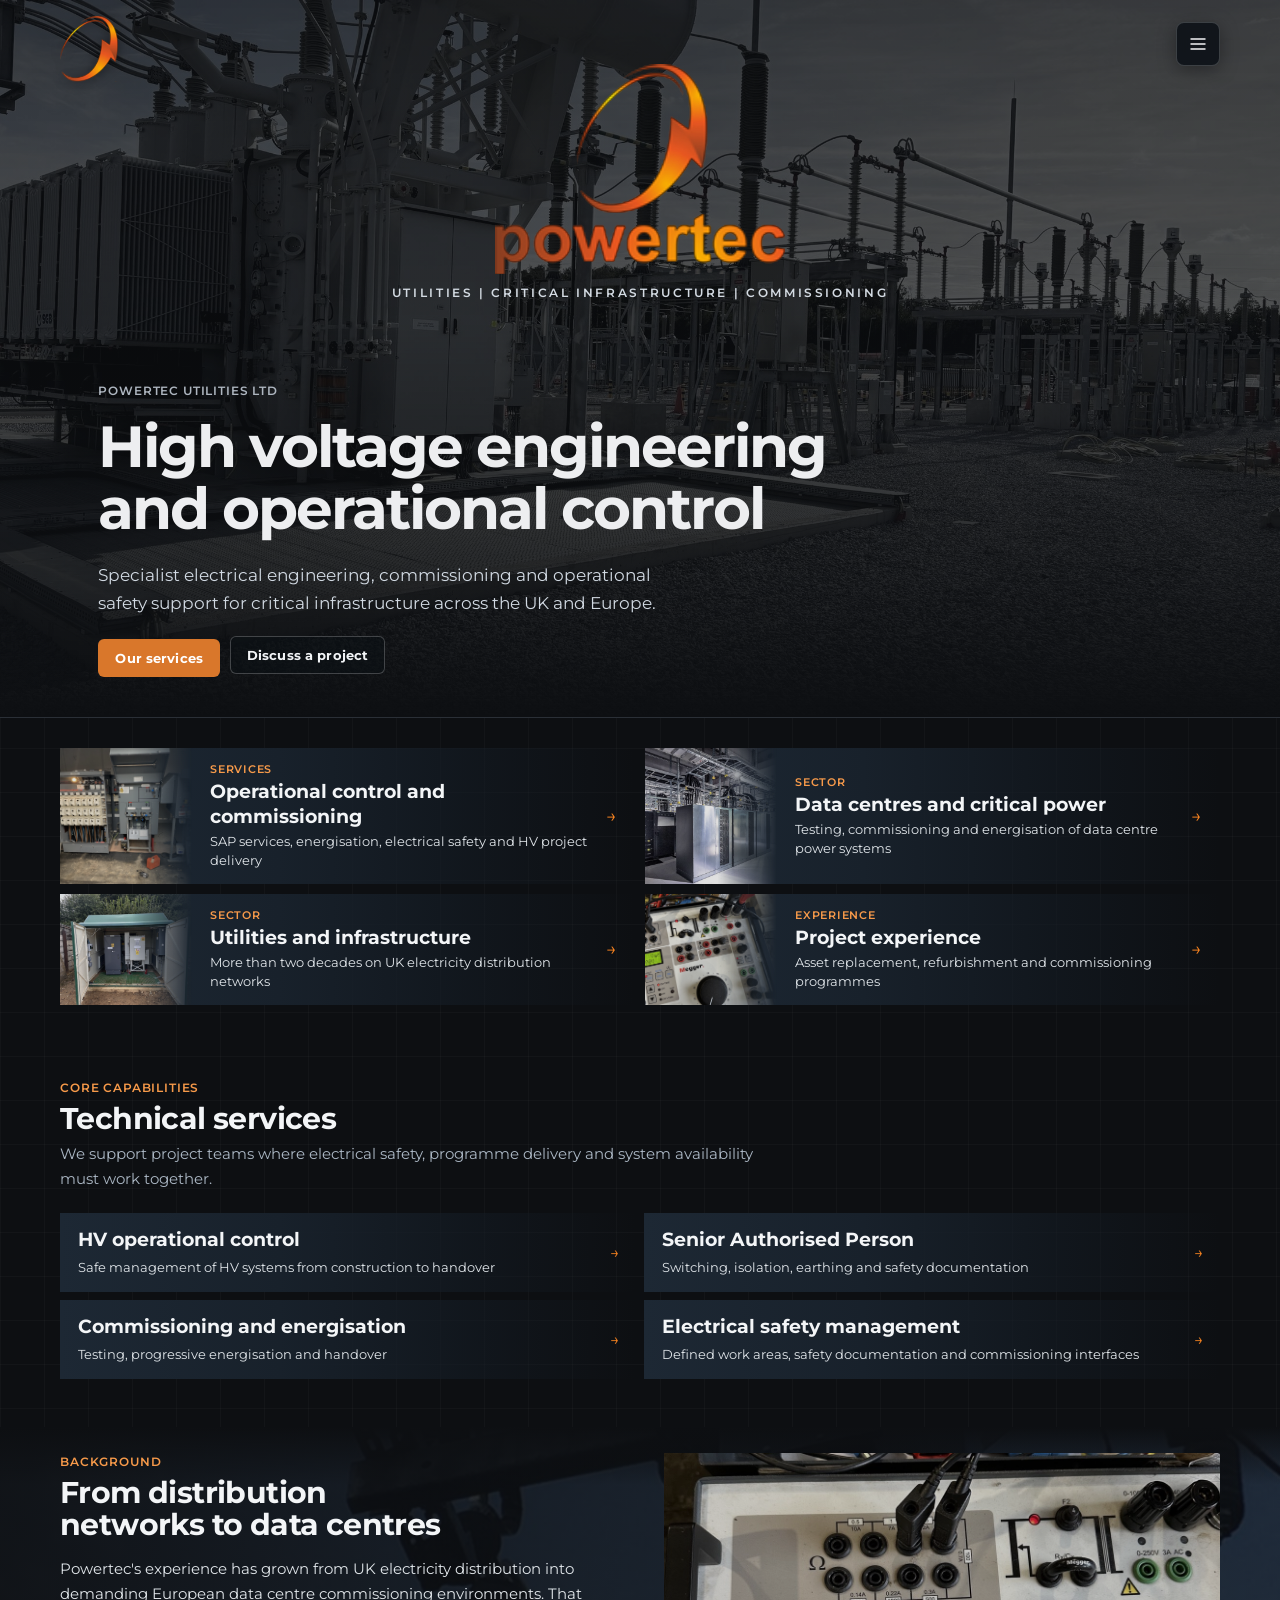
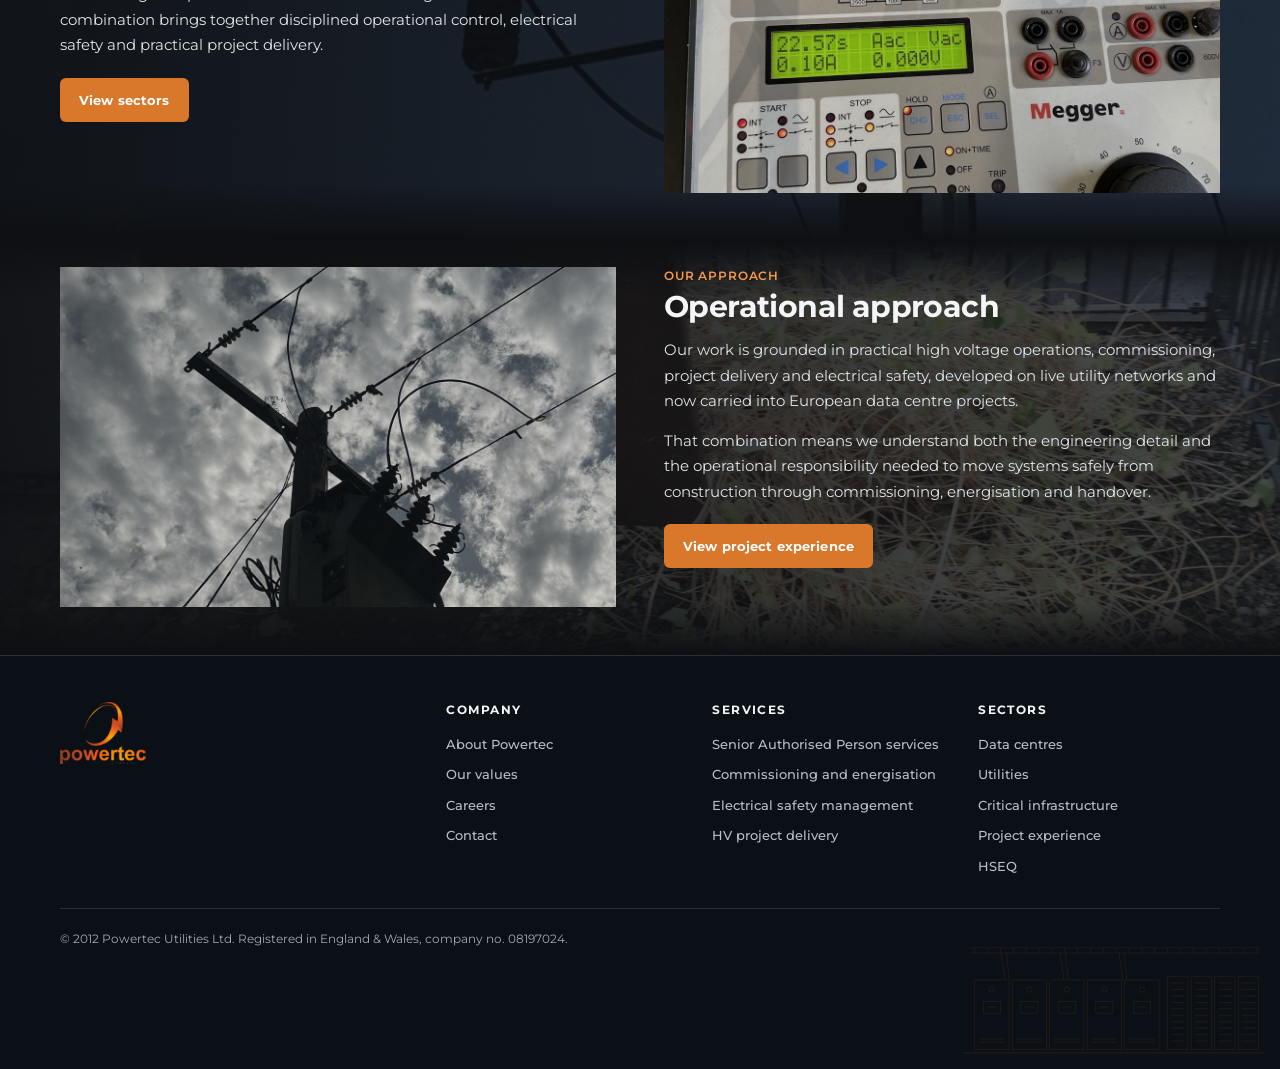
==== index.html @ 626e12c9 "Add files via upload" ====
<!DOCTYPE html>

<html lang="en-GB">
<head>
<meta charset="utf-8"/>
<meta content="width=device-width, initial-scale=1, viewport-fit=cover" name="viewport"/>
<title>Powertec Utilities Ltd | High Voltage, Critical Power and Operational Control</title>
<meta content="Specialist high voltage engineering, SAP, commissioning and electrical safety support for critical infrastructure." name="description"/>
<meta content="#0D0F12" name="theme-color"/>
<link href="favicon.png" rel="icon" type="image/png"/>
<link href="https://fonts.googleapis.com" rel="preconnect"/>
<link crossorigin="" href="https://fonts.gstatic.com" rel="preconnect"/>
<link href="https://fonts.googleapis.com/css2?family=Montserrat:wght@400;500;600;700;800&amp;family=JetBrains+Mono:wght@500;700&amp;display=swap" rel="stylesheet"/>
<link href="styles.css?v=3" rel="stylesheet"/>
</head>
<body class="biz" data-page="biz-index">
<header class="site-head"><div class="wrap">
<a aria-label="Powertec home page" class="site-mark" href="index.html"><img alt="Powertec" src="mark.png"/></a>
<button aria-controls="menu" aria-expanded="false" aria-label="Open menu" class="menu-btn" id="openMenu"><svg fill="none" stroke="currentColor" stroke-width="2" viewbox="0 0 24 24"><path d="M3 6h18M3 12h18M3 18h18"></path></svg></button>
</div></header>
<div aria-label="Menu" class="menu" hidden="" id="menu" role="dialog">
<div class="top"><a aria-label="Powertec home page" class="site-mark" href="index.html"><img alt="Powertec" src="mark.png"/></a><button aria-label="Close menu" class="menu-btn" id="closeMenu"><svg fill="none" stroke="currentColor" stroke-width="2" viewbox="0 0 24 24"><path d="M5 5l14 14M19 5L5 19"></path></svg></button></div>
<nav aria-label="Main navigation"><a aria-current="page" class="menu-primary" href="index.html">Home</a><details class="menu-group"><summary>About<span aria-hidden="true" class="menu-chevron">⌄</span></summary><div class="menu-subitems"><a class="menu-sub-link" href="about.html">About Powertec</a><a class="menu-sub-link" href="about.html#values">Our values</a></div></details><details class="menu-group"><summary>Services<span aria-hidden="true" class="menu-chevron">⌄</span></summary><div class="menu-subitems"><a class="menu-sub-link" href="services.html">All services</a><a class="menu-sub-link" href="services.html#sap">Senior Authorised Person services</a><a class="menu-sub-link" href="services.html#commissioning">Commissioning and energisation</a><a class="menu-sub-link" href="services.html#safety">Electrical safety management</a><a class="menu-sub-link" href="services.html#projects">HV project delivery</a></div></details><details class="menu-group"><summary>Sectors<span aria-hidden="true" class="menu-chevron">⌄</span></summary><div class="menu-subitems"><a class="menu-sub-link" href="sectors.html">Sector overview</a><a class="menu-sub-link" href="data-centres.html">Data centres and critical infrastructure</a><a class="menu-sub-link" href="utilities.html">Utilities and infrastructure</a></div></details><a class="menu-primary" href="projects.html">Project experience</a><a class="menu-primary" href="hseq.html">HSEQ</a><a class="menu-primary" href="careers.html">Careers</a><a class="menu-primary" href="contact.html">Contact</a></nav>
<p class="note">Powertec Utilities Ltd</p>
</div>
<section class="hero home" style="--photo:url('powertec-entry-background.jpg')"><div class="wrap">
<div aria-label="Powertec Utilities, Critical Infrastructure and Training" class="home-brand-intro">
<img alt="Powertec" class="home-brand-logo" src="logo-stack.png"/>
<div class="home-brand-services">UTILITIES  |  CRITICAL INFRASTRUCTURE  |  COMMISSIONING</div>
</div>
<div class="home-system-title">
<div class="kicker">Powertec Utilities Ltd</div>
<h1 class="mega">High voltage engineering<br/>and operational control</h1>
<p class="lead">Specialist electrical engineering, commissioning and operational safety support for critical infrastructure across the UK and Europe.</p>
<div class="cta biz-cta"><a class="btn primary" href="services.html">Our services</a><a class="btn ghost" href="contact.html">Discuss a project</a></div>
</div>
</div></section>
<main><section class="block"><div class="wrap"><div class="launch-grid">
<a class="launch" href="services.html"><span aria-hidden="true" class="launch-img" style="background-image:url('switchgear-01.jpg')"></span><span class="launch-copy"><span class="launch-tag">Services</span><strong>Operational control and commissioning</strong><span class="launch-desc">SAP services, energisation, electrical safety and HV project delivery</span></span><span aria-hidden="true" class="launch-arrow">→</span></a>
<a class="launch" href="data-centres.html"><span aria-hidden="true" class="launch-img" style="background-image:url('dc-hall.jpg')"></span><span class="launch-copy"><span class="launch-tag">Sector</span><strong>Data centres and critical power</strong><span class="launch-desc">Testing, commissioning and energisation of data centre power systems</span></span><span aria-hidden="true" class="launch-arrow">→</span></a>
<a class="launch" href="utilities.html"><span aria-hidden="true" class="launch-img" style="background-image:url('substation-01.jpg')"></span><span class="launch-copy"><span class="launch-tag">Sector</span><strong>Utilities and infrastructure</strong><span class="launch-desc">More than two decades on UK electricity distribution networks</span></span><span aria-hidden="true" class="launch-arrow">→</span></a>
<a class="launch" href="projects.html"><span aria-hidden="true" class="launch-img" style="background-image:url('testing-04.jpg')"></span><span class="launch-copy"><span class="launch-tag">Experience</span><strong>Project experience</strong><span class="launch-desc">Asset replacement, refurbishment and commissioning programmes</span></span><span aria-hidden="true" class="launch-arrow">→</span></a>
</div></div></section><section class="block"><div class="wrap"><div class="registers-intro"><div><div class="eyebrow">Core capabilities</div><h2>Technical services</h2><p>We support project teams where electrical safety, programme delivery and system availability must work together.</p></div></div><div class="dashboard-links registers-grid"><a href="services.html"><strong>HV operational control</strong><span>Safe management of HV systems from construction to handover</span><i>→</i></a><a href="services.html#sap"><strong>Senior Authorised Person</strong><span>Switching, isolation, earthing and safety documentation</span><i>→</i></a><a href="services.html#commissioning"><strong>Commissioning and energisation</strong><span>Testing, progressive energisation and handover</span><i>→</i></a><a href="services.html#safety"><strong>Electrical safety management</strong><span>Defined work areas, safety documentation and commissioning interfaces</span><i>→</i></a></div></div></section><section class="block bgfade-sec" data-bg="dno-n13.jpg,dno-p13.jpg,dno-p01.jpg,dno-n11.jpg,dno-p11.jpg"><div class="wrap"><div class="biz-split">
<div><div class="registers-intro"><div><div class="eyebrow">Background</div><h2>From distribution networks to data centres</h2></div></div>
<div class="prose"><p>Powertec's experience has grown from UK electricity distribution into demanding European data centre commissioning environments. That combination brings together disciplined operational control, electrical safety and practical project delivery.</p></div>
<a class="btn primary" href="sectors.html">View sectors</a></div>
<figure class="photo-band biz-photo"><img alt="Relay test set connected for secondary injection testing" loading="lazy" src="testing-05.jpg"/></figure></div></div></section><section class="block bgfade-sec" data-bg="dno-m01.jpg,dno-n12.jpg,dno-m11.jpg,dno-p16.jpg,dno-p09.jpg"><div class="wrap"><div class="biz-split rev">
<figure class="photo-band biz-photo"><img alt="Overhead line works" loading="lazy" src="overhead-01.jpg"/></figure>
<div><div class="registers-intro"><div><div class="eyebrow">Our approach</div><h2>Operational approach</h2></div></div>
<div class="prose"><p>Our work is grounded in practical high voltage operations, commissioning, project delivery and electrical safety, developed on live utility networks and now carried into European data centre projects.</p>
<p>That combination means we understand both the engineering detail and the operational responsibility needed to move systems safely from construction through commissioning, energisation and handover.</p></div>
<a class="btn primary" href="projects.html">View project experience</a></div></div></div></section></main>
<footer class="site-foot"><div class="wrap">
<a aria-label="Powertec home page" class="foot-brand" href="index.html"><img alt="Powertec" src="logo-stack.png"/></a>
<div class="foot-links">
<div class="foot-col"><h3>Company</h3><a href="about.html">About Powertec</a><a href="about.html#values">Our values</a><a href="careers.html">Careers</a><a href="contact.html">Contact</a></div>
<div class="foot-col"><h3>Services</h3><a href="services.html#sap">Senior Authorised Person services</a><a href="services.html#commissioning">Commissioning and energisation</a><a href="services.html#safety">Electrical safety management</a><a href="services.html#projects">HV project delivery</a></div>
<div class="foot-col"><h3>Sectors</h3><a href="data-centres.html">Data centres</a><a href="utilities.html">Utilities</a><a href="sectors.html">Critical infrastructure</a><a href="projects.html">Project experience</a><a href="hseq.html">HSEQ</a></div>
</div>
<p class="foot-legal">© 2012 Powertec Utilities Ltd. Registered in England &amp; Wales, company no. 08197024.</p>
</div></footer>
<script src="site.js?v=3"></script>
</body>
</html>
---- styles.css ----
/* Powertec Isolation Control — shared styles
   Matches the Powertec Utilities site: dark charcoal-navy ground, photo backdrops that phase in, logo phase-in on the front page, copper-orange accent,
   bold uppercase headings, square menu button, bordered cards, uppercase footer nav. */
:root{
  --bg:#0B1016; --bg2:#10161E; --card:#141B24; --card2:#18212B; --line:#28313C; --line2:#3A4552;
  --text:#F3F5F7; --muted:#AEB6C0; --dim:#7D8792;
  --orange:#F58220; --orange2:#E07024; --orange-ink:#F79A4A; --orange-soft:rgba(245,130,32,.12);
  --good:#5FC98B; --good-soft:rgba(95,201,139,.12);
  --warn:#F2C14E; --warn-soft:rgba(242,193,78,.12);
  --crit:#FF7A70; --crit-soft:rgba(255,122,112,.12);
  --idle:#9AA3AD; --idle-soft:rgba(154,163,173,.12);
  --head:"Montserrat","Helvetica Neue",Helvetica,Arial,sans-serif;
  --body:"Montserrat","Helvetica Neue",Helvetica,Arial,sans-serif;
  --mono:ui-monospace,"SFMono-Regular",Menlo,Consolas,monospace;
  color-scheme:dark;
}
*{box-sizing:border-box}
html{-webkit-text-size-adjust:100%}
body{margin:0;background:var(--bg);color:var(--text);font-family:var(--body);font-size:16px;line-height:1.6}
img{max-width:100%;display:block}
a{color:inherit}
:focus-visible{outline:2px solid var(--orange);outline-offset:3px}
.wrap{max-width:1200px;margin:0 auto;padding-left:max(20px,env(safe-area-inset-left,0px));padding-right:max(20px,env(safe-area-inset-right,0px))}
h1,h2,h3{font-family:var(--head);font-weight:700;text-transform:uppercase;letter-spacing:.01em;line-height:1.08;margin:0;text-wrap:balance}
h1{font-size:clamp(34px,6vw,64px)}
h2{font-size:clamp(26px,3.6vw,38px)}
h3{font-size:19px;line-height:1.25}
p{margin:0}
.eyebrow{font-size:15px;font-weight:700;letter-spacing:.06em;text-transform:uppercase;color:var(--orange)}
.sub{font-size:clamp(19px,2.2vw,24px);font-weight:700;line-height:1.35;margin-top:22px;max-width:30ch}
.lead{color:var(--muted);max-width:60ch;margin-top:14px;font-size:17px}
.mono{font-family:var(--mono);font-size:14px;font-variant-numeric:tabular-nums}

/* header */
.site-head{position:absolute;top:0;left:0;right:0;z-index:20;padding-top:env(safe-area-inset-top,0px)}
.site-head .wrap{display:flex;justify-content:space-between;align-items:center;padding-block:22px}
.site-head .mark{width:64px;height:auto}
.menu-btn{width:56px;height:56px;display:grid;place-items:center;background:rgba(11,16,22,.82);border:1.5px solid var(--line2);cursor:pointer;color:var(--orange)}
.menu-btn:hover{border-color:var(--orange)}
.menu-btn svg{width:22px;height:22px}

/* full-screen menu */
.menu{position:fixed;inset:0;z-index:50;background:rgba(8,12,17,.97);display:flex;flex-direction:column;padding:calc(22px + env(safe-area-inset-top,0px)) max(20px,env(safe-area-inset-right,0px)) calc(28px + env(safe-area-inset-bottom,0px)) max(20px,env(safe-area-inset-left,0px));overflow-y:auto}
.menu[hidden]{display:none}
.menu .top{display:flex;justify-content:space-between;align-items:center;max-width:1200px;width:100%;margin:0 auto}
.menu .top img{width:64px}
.menu nav{max-width:1200px;width:100%;margin:40px auto 0;display:flex;flex-direction:column}
.menu nav a{display:flex;justify-content:space-between;align-items:baseline;gap:16px;text-decoration:none;font:700 clamp(22px,4vw,34px)/1.2 var(--head);text-transform:uppercase;padding:16px 0;border-bottom:1px solid var(--line)}
.menu nav a small{font:600 13px var(--mono);color:var(--dim);letter-spacing:.06em}
.menu nav a:hover,.menu nav a[aria-current="page"]{color:var(--orange)}
.menu .note{max-width:1200px;width:100%;margin:28px auto 0;color:var(--dim);font-size:14px}

/* hero */
.hero{position:relative;overflow:hidden;padding-top:calc(140px + env(safe-area-inset-top,0px));padding-bottom:72px;
  background:
    radial-gradient(120% 70% at 110% 20%,rgba(245,130,32,.16),transparent 55%),
    radial-gradient(60% 50% at -10% 100%,rgba(245,130,32,.08),transparent 60%),
    repeating-linear-gradient(90deg,rgba(255,255,255,.025) 0 2px,transparent 2px 46px),
    linear-gradient(180deg,#0E141B 0%,#0B1016 100%)}
.hero::after{content:"";position:absolute;right:-180px;top:40px;width:620px;height:620px;border-radius:50%;border:2px solid rgba(245,130,32,.18);border-left-color:transparent;border-bottom-color:transparent;transform:rotate(-20deg);pointer-events:none}
.hero .wrap{position:relative;z-index:1}
.hero.home{padding-top:calc(120px + env(safe-area-inset-top,0px));min-height:auto}
.hero .biglogo{width:min(300px,62vw);margin-bottom:40px}
.cta{display:flex;flex-direction:column;gap:16px;margin-top:34px;max-width:360px}
.btn{display:flex;align-items:center;justify-content:center;gap:14px;text-decoration:none;font:700 15px var(--head);letter-spacing:.05em;text-transform:uppercase;padding:16px 22px;border:1.5px solid transparent;cursor:pointer}
.btn.primary{background:linear-gradient(180deg,#F08A35,#D0681F);color:#fff}
.btn.primary:hover{background:linear-gradient(180deg,#F79745,#DC7428)}
.btn.ghost{border-color:var(--line2);color:var(--text);background:rgba(11,16,22,.5)}
.btn.ghost:hover{border-color:var(--orange)}
.btn svg{width:20px;height:20px;flex:none}
.chev{display:block;width:28px;margin:42px auto 0;color:var(--muted)}
.crumbs{display:flex;flex-wrap:wrap;gap:8px;font-size:13px;font-weight:700;letter-spacing:.06em;text-transform:uppercase;color:var(--dim);margin-bottom:18px}
.crumbs a{text-decoration:none;color:var(--muted)}
.crumbs a:hover{color:var(--orange)}

/* sections + cards */
section.block{padding-block:72px;border-top:1px solid var(--line)}
section.block.alt{background:var(--bg2)}
.block-head{margin-bottom:36px}
.block-head h2{margin-top:10px}
.cards{display:grid;grid-template-columns:repeat(2,minmax(0,1fr));gap:20px}
.card{background:var(--card);border:1px solid var(--line);padding:30px;display:grid;grid-template-columns:auto minmax(0,1fr);gap:24px;text-decoration:none;transition:border-color .2s}
a.card:hover{border-color:var(--orange)}
.card .ico{width:64px;height:64px;color:var(--orange)}
.card h3{margin-bottom:12px}
.card p{color:var(--muted);font-size:15px}
.card .more{display:inline-flex;align-items:center;gap:12px;margin-top:18px;color:var(--orange);font:700 14px var(--head);letter-spacing:.06em;text-transform:uppercase}
.card .more svg{width:20px}
.card .n{font:600 13px var(--mono);color:var(--dim);margin-top:6px}
.trio{display:grid;grid-template-columns:repeat(4,minmax(0,1fr));gap:20px}
.trio div{text-align:center}
.trio svg{width:56px;height:56px;color:var(--orange);margin:0 auto 14px}
.trio b{display:block;font:700 14px var(--head);letter-spacing:.06em;text-transform:uppercase}
.trio p{color:var(--muted);font-size:14px;margin-top:6px}
.stats{display:grid;grid-template-columns:repeat(3,minmax(0,1fr));gap:0;border:1px solid var(--line);margin-top:44px;background:rgba(20,27,36,.6)}
.stats div{padding:20px 22px;border-right:1px solid var(--line);border-bottom:1px solid var(--line)}
.stats div:nth-child(3n){border-right:0}
.stats div:nth-last-child(-n+3){border-bottom:0}
.stats b{display:block;font:700 34px var(--head);font-variant-numeric:tabular-nums;color:var(--text)}
.stats b.hot{color:var(--orange)}
.stats span{font-size:13px;font-weight:700;letter-spacing:.05em;text-transform:uppercase;color:var(--muted)}
.example{display:inline-block;margin-top:18px;font-size:12px;font-weight:700;letter-spacing:.08em;text-transform:uppercase;color:var(--warn);border:1px solid rgba(242,193,78,.4);padding:5px 10px}

/* trackers */
.toolbar{display:flex;flex-wrap:wrap;gap:12px;align-items:center;margin-bottom:16px}
.search{flex:1 1 260px;min-width:0;display:flex;align-items:center;gap:10px;background:var(--card);border:1px solid var(--line2);padding:12px 14px}
.search:focus-within{border-color:var(--orange)}
.search svg{width:18px;color:var(--dim);flex:none}
.search input{flex:1;min-width:0;background:transparent;border:0;outline:0;color:var(--text);font:500 15px var(--body)}
.search input::placeholder{color:var(--dim)}
.filters{display:flex;flex-wrap:wrap;gap:8px}
.filters button{background:transparent;color:var(--muted);border:1px solid var(--line2);padding:9px 14px;font:700 12px var(--head);letter-spacing:.06em;text-transform:uppercase;cursor:pointer}
.filters button[aria-pressed="true"]{background:var(--orange);border-color:var(--orange);color:#fff}
.count{color:var(--dim);font-size:13px;font-weight:700;letter-spacing:.05em;text-transform:uppercase;margin-bottom:10px}
.tablebox{border:1px solid var(--line);overflow-x:auto;background:var(--card)}
table{width:100%;border-collapse:collapse;font-size:15px}
th{text-align:left;font:700 12px var(--head);letter-spacing:.08em;text-transform:uppercase;color:var(--orange);background:var(--card2);padding:14px 16px;white-space:nowrap;border-bottom:1px solid var(--line)}
td{padding:14px 16px;border-top:1px solid var(--line);vertical-align:top;color:var(--muted)}
td:first-child a{color:var(--text);font-weight:700;text-decoration:none}
tbody tr{cursor:pointer}
tbody tr:hover td{background:rgba(245,130,32,.06)}
td.go{text-align:right;white-space:nowrap}
td.go span{color:var(--orange);font:700 13px var(--head);letter-spacing:.06em;text-transform:uppercase}
.empty{text-align:center;padding:32px;color:var(--dim)}
.chip{display:inline-flex;align-items:center;gap:7px;font:700 12px var(--head);letter-spacing:.05em;text-transform:uppercase;padding:4px 10px;white-space:nowrap;border:1px solid currentColor}
.chip::before{content:"";width:7px;height:7px;border-radius:50%;background:currentColor}
.s-good{color:var(--good);background:var(--good-soft)}
.s-hot{color:var(--orange-ink);background:var(--orange-soft)}
.s-warn{color:var(--warn);background:var(--warn-soft)}
.s-crit{color:var(--crit);background:var(--crit-soft)}
.s-idle{color:var(--idle);background:var(--idle-soft)}
.sys{font:700 12px var(--mono);padding:2px 7px;border:1px solid currentColor}
.sys.hv{color:var(--crit)} .sys.lv{color:#7DB7F0}

/* record */
.rec-head{display:flex;justify-content:space-between;align-items:flex-start;gap:18px;flex-wrap:wrap}
.rec-id{font:700 15px var(--mono);color:var(--orange);margin-bottom:10px}
.rec-grid{display:grid;grid-template-columns:minmax(0,1.6fr) minmax(0,1fr);gap:24px}
.fields{display:grid;grid-template-columns:repeat(2,minmax(0,1fr));border:1px solid var(--line);background:var(--card);margin:0}
.field{padding:16px 20px;border-bottom:1px solid var(--line);min-width:0}
.field:nth-child(odd){border-right:1px solid var(--line)}
.field.wide{grid-column:1/-1;border-right:0}
.field dt{font:700 12px var(--head);letter-spacing:.08em;text-transform:uppercase;color:var(--orange)}
.field dd{margin:6px 0 0;color:var(--text);overflow-wrap:anywhere}
.side{display:flex;flex-direction:column;gap:20px}
.panel{background:var(--card);border:1px solid var(--line);padding:22px}
.panel h3{font-size:15px;margin-bottom:14px;color:var(--orange)}
.panel p{color:var(--muted);font-size:15px}
.links{display:flex;flex-wrap:wrap;gap:8px}
.links a,.links span{font:600 13px var(--mono);text-decoration:none;border:1px solid var(--line2);padding:6px 10px;color:var(--text)}
.links a:hover{border-color:var(--orange);color:var(--orange)}
.links span{color:var(--dim)}
.log{list-style:none;margin:0;padding:0;display:flex;flex-direction:column;gap:14px}
.log li{display:grid;grid-template-columns:auto minmax(0,1fr);gap:14px;font-size:15px;color:var(--muted)}
.log time{font:600 13px var(--mono);color:var(--orange-ink);white-space:nowrap;padding-top:2px}
.hooktag{border:1.5px dashed var(--orange);background:var(--orange-soft);padding:16px}
.hooktag b{display:block;font:700 12px var(--mono);letter-spacing:.12em;color:var(--orange);margin-bottom:8px}
.hooktag div{display:flex;justify-content:space-between;gap:10px;padding-block:6px;border-top:1px dotted var(--line2);font-size:14px}
.hooktag div span:first-child{color:var(--muted)}
.back{display:inline-flex;align-items:center;gap:10px;margin-top:32px;color:var(--orange);text-decoration:none;font:700 14px var(--head);letter-spacing:.06em;text-transform:uppercase}

/* schematic */
.sld{border:1px solid var(--line);background:var(--card);overflow-x:auto}
.sld svg{display:block;min-width:760px;width:100%;height:auto}
.sld .w{stroke:#D6DCE2;fill:none;stroke-width:1.6}
.sld .bus{stroke:var(--orange);stroke-width:5;stroke-linecap:round}
.sld .bx,.sld .cb{fill:var(--card);stroke:#D6DCE2;stroke-width:1.6}
.sld .ld{fill:var(--card2);stroke:var(--dim);stroke-width:1.2;stroke-dasharray:4 3}
.sld text{fill:var(--text);font-family:var(--body);font-size:12px}
.sld .t-q{fill:var(--muted);font-size:11px}
.sld .t-b{font-weight:700;font-size:13px}
.legend{display:flex;flex-wrap:wrap;gap:22px;margin-top:16px;color:var(--muted);font-size:14px}
.legend span{display:inline-flex;align-items:center;gap:10px}

/* implementation plan */
.barbox{overflow-x:auto;margin-bottom:36px}
.phasebar{display:grid;grid-template-columns:repeat(9,minmax(112px,1fr));border:1px solid var(--line);background:var(--card)}
.phasebar a{display:flex;flex-direction:column;gap:4px;padding:16px;text-decoration:none;border-right:1px solid var(--line);position:relative}
.phasebar a:last-child{border-right:0}
.phasebar a::after{content:"";position:absolute;left:0;right:0;bottom:0;height:3px;background:var(--orange);opacity:.35}
.phasebar a:hover::after{opacity:1}
.phasebar b{font:700 26px var(--head);color:var(--orange);line-height:1}
.phasebar span{font:700 13px var(--head);letter-spacing:.05em;text-transform:uppercase}
.phasebar small{font:600 12px var(--mono);color:var(--dim)}
.phases{display:flex;flex-direction:column;gap:20px}
.phase{display:grid;grid-template-columns:88px minmax(0,1fr);background:var(--card);border:1px solid var(--line);scroll-margin-top:24px}
.pnum{display:flex;align-items:flex-start;justify-content:center;padding-top:24px;font:700 44px var(--head);color:var(--orange);border-right:1px solid var(--line);background:var(--card2)}
.pbody{padding:24px 28px;min-width:0}
.pmeta{display:flex;flex-wrap:wrap;gap:8px 20px;font:600 13px var(--mono);color:var(--dim);margin-bottom:8px}
.pbody h3{font-size:22px}
.aim{color:var(--text);margin-top:8px;font-size:17px}
.pcols{display:grid;grid-template-columns:minmax(0,1.6fr) minmax(0,1fr);gap:28px;margin-top:20px}
.pcols h4{margin:0 0 10px;font:700 12px var(--head);letter-spacing:.08em;text-transform:uppercase;color:var(--orange)}
.pcols ul{margin:0;padding:0;list-style:none;display:flex;flex-direction:column;gap:8px}
.pcols li{position:relative;padding-left:18px;color:var(--muted);font-size:15px}
.pcols li::before{content:"";position:absolute;left:0;top:.62em;width:8px;height:2px;background:var(--orange)}
.gate{margin-top:20px;padding:14px 16px;border:1px solid rgba(245,130,32,.4);background:var(--orange-soft);color:var(--text);font-size:15px}
.gate b{display:block;font:700 12px var(--head);letter-spacing:.1em;text-transform:uppercase;color:var(--orange);margin-bottom:4px}
.ready-head{display:flex;justify-content:space-between;align-items:center;gap:16px;flex-wrap:wrap;margin-bottom:16px}
#readyCount{font:700 14px var(--head);letter-spacing:.06em;text-transform:uppercase;color:var(--muted)}
#readyCount.done{color:var(--good)}
.checks{list-style:none;margin:0;padding:0;display:grid;grid-template-columns:repeat(2,minmax(0,1fr));gap:10px}
.checks label{display:flex;gap:14px;align-items:flex-start;background:var(--card);border:1px solid var(--line);padding:14px 16px;cursor:pointer}
.checks label:hover{border-color:var(--line2)}
.checks input{width:20px;height:20px;margin:2px 0 0;accent-color:var(--orange);flex:none}
.checks input:checked + span{color:var(--muted);text-decoration:line-through;text-decoration-color:var(--orange)}
.two{display:grid;grid-template-columns:repeat(2,minmax(0,1fr));gap:36px}
.tablebox.plain tbody tr{cursor:default}
.tablebox.plain tbody tr:hover td{background:none}
@media (max-width:820px){.two{grid-template-columns:1fr}.pcols{grid-template-columns:1fr;gap:18px}.checks{grid-template-columns:1fr}}
@media (max-width:640px){.phase{grid-template-columns:1fr}.pnum{justify-content:flex-start;padding:14px 20px;border-right:0;border-bottom:1px solid var(--line);font-size:30px}.pbody{padding:20px}}

/* system procedure */
.steps-list{list-style:none;margin:0;padding:0;display:flex;flex-direction:column;gap:12px}
.steps-list li{display:grid;grid-template-columns:32px minmax(0,1fr);gap:12px;color:var(--muted);font-size:15px;padding-left:0}
.steps-list li::before{content:none}
.sn{display:grid;place-items:center;width:28px;height:28px;border:1.5px solid var(--orange);color:var(--orange);font:700 13px var(--mono)}
.site-note{color:var(--text);font-size:15px;border-left:3px solid var(--orange);padding:4px 0 4px 14px}
.routines{display:grid;grid-template-columns:repeat(3,minmax(0,1fr));gap:20px}
.mini{margin:0;padding-left:20px;display:flex;flex-direction:column;gap:8px;color:var(--muted);font-size:15px}
.mini li::marker{color:var(--orange);font-weight:700}
.plink{color:var(--orange);font-family:var(--mono);text-decoration:none;border-bottom:1px solid currentColor}
@media (max-width:980px){.routines{grid-template-columns:repeat(2,minmax(0,1fr))}}
@media (max-width:640px){.routines{grid-template-columns:1fr}}

/* footer */
.site-foot{border-top:1px solid var(--line);padding-block:28px calc(28px + env(safe-area-inset-bottom,0px));background:var(--bg)}
.site-foot .wrap{display:flex;justify-content:space-between;align-items:center;gap:20px;flex-wrap:wrap}
.foot-brand{display:flex;align-items:center;gap:10px;text-decoration:none}
.foot-brand img{width:38px}
.foot-brand b{font:700 20px var(--head);color:var(--orange);letter-spacing:-.01em;line-height:1}
.foot-brand small{display:block;font-size:11px;color:var(--muted);font-weight:600}
.foot-nav{display:flex;flex-wrap:wrap;gap:6px 22px}
.foot-nav a{text-decoration:none;font:700 12px var(--head);letter-spacing:.06em;text-transform:uppercase;color:var(--muted)}
.foot-nav a:hover{color:var(--orange)}
.foot-legal{width:100%;color:var(--dim);font-size:12px;padding-top:14px;border-top:1px solid var(--line)}

@media (max-width:820px){
  .cards{grid-template-columns:1fr}
  .trio{grid-template-columns:repeat(2,minmax(0,1fr));row-gap:30px}
  .rec-grid{grid-template-columns:1fr}
  .stats{grid-template-columns:repeat(2,minmax(0,1fr))}
  .stats div{border-right:1px solid var(--line)!important;border-bottom:1px solid var(--line)!important}
  .stats div:nth-child(2n){border-right:0!important}
  .stats div:nth-last-child(-n+2){border-bottom:0!important}
}
@media (max-width:640px){
  .card{grid-template-columns:1fr;gap:16px;padding:24px}
  .fields{grid-template-columns:1fr}
  .field:nth-child(odd){border-right:0}
  .tablebox{border:0;background:none;overflow:visible}
  table,thead,tbody,tr,td{display:block}
  thead{display:none}
  tbody{display:grid;gap:12px}
  tbody tr{background:var(--card);border:1px solid var(--line);padding:12px 16px}
  td{border:0;padding:5px 0;display:grid;grid-template-columns:112px minmax(0,1fr);gap:10px}
  td::before{content:attr(data-label);font:700 11px var(--head);letter-spacing:.08em;text-transform:uppercase;color:var(--orange);padding-top:3px}
  td.go{text-align:left;grid-template-columns:1fr;padding-top:8px}
  td.go::before{content:none}
  tbody tr:hover td{background:none}
}
@media (prefers-reduced-motion:reduce){*{transition:none!important}}

/* =========================================================
   PHOTOS AND PHASE-IN (as on the Powertec Utilities site)
   Each page sets its own photo through --photo. The photo fades in behind a dark
   gradient; on the front page the logo, headline and text then phase in one after another.
   ========================================================= */
.hero{--photo:url("hero.jpg")}
body[data-page="keys"] .hero,body[data-page="info"] .hero{--photo:url("banner-keys.jpg")}
body[data-page="ptw"] .hero,body[data-page="sft"] .hero,body[data-page="record"] .hero{--photo:url("banner-permits.jpg")}
body[data-page="loa"] .hero,body[data-page="cp"] .hero{--photo:url("banner-substation.jpg")}
body[data-page="procedure"] .hero,body[data-page="schematic"] .hero{--photo:url("banner-network.jpg")}
.hero::before{content:"";position:absolute;inset:0;background:var(--photo) center right/cover no-repeat;z-index:0;
  -webkit-mask-image:linear-gradient(90deg,transparent 0%,rgba(0,0,0,.35) 30%,#000 70%);mask-image:linear-gradient(90deg,transparent 0%,rgba(0,0,0,.35) 30%,#000 70%);
  opacity:.55;animation:photoIn 2.2s ease-out both}
.hero.home::before{opacity:.7}
.hero::after{z-index:0}
@keyframes photoIn{from{opacity:0;transform:scale(1.08)}to{transform:scale(1)}}
@keyframes phaseIn{from{opacity:0;transform:translateY(16px)}to{opacity:1;transform:none}}
@keyframes logoIn{0%{opacity:0;transform:scale(.88) rotate(-6deg);filter:blur(8px) drop-shadow(0 0 0 rgba(245,130,32,0))}60%{opacity:1;filter:blur(0) drop-shadow(0 0 28px rgba(245,130,32,.55))}100%{opacity:1;transform:none;filter:drop-shadow(0 0 14px rgba(245,130,32,.25))}}
.hero .biglogo{animation:logoIn 1.6s cubic-bezier(.2,.7,.2,1) both}
.hero.home h1{animation:phaseIn .9s .9s ease-out both}
.hero.home .sub{animation:phaseIn .9s 1.15s ease-out both}
.hero.home .lead{animation:phaseIn .9s 1.35s ease-out both}
.hero.home .cta{animation:phaseIn .9s 1.55s ease-out both}
.hero.home .stats,.hero.home .example{animation:phaseIn .9s 1.75s ease-out both}
.hero:not(.home) .wrap>*{animation:phaseIn .8s ease-out both}
.hero:not(.home) .wrap>*:nth-child(2){animation-delay:.12s}
.hero:not(.home) .wrap>*:nth-child(3){animation-delay:.24s}
.hero:not(.home) .wrap>*:nth-child(4){animation-delay:.36s}
.site-head .mark{animation:phaseIn .8s ease-out both}
@media (max-width:640px){.hero::before{-webkit-mask-image:linear-gradient(180deg,#000 0%,rgba(0,0,0,.45) 55%,rgba(0,0,0,.15) 100%);mask-image:linear-gradient(180deg,#000 0%,rgba(0,0,0,.45) 55%,rgba(0,0,0,.15) 100%);opacity:.45}}
@media (prefers-reduced-motion:reduce){.hero::before,.hero .biglogo,.hero .wrap>*,.hero.home *,.site-head .mark{animation:none!important}}

/* =========================================================
   NEW SAFETY DOCUMENT FORM AND CP CONTACT CARD
   ========================================================= */
body[data-page="new"] .hero{--photo:url("banner-permits.jpg")}
.btn.small{padding:11px 16px;font-size:13px}
.docform{display:flex;flex-direction:column;gap:20px;max-width:980px}
.fgroup{background:var(--card);border:1px solid var(--line);padding:24px}
.fgroup>h3{font-size:16px;color:var(--orange);margin-bottom:18px}
.fgrid{display:grid;grid-template-columns:repeat(2,minmax(0,1fr));gap:18px}
.f{display:flex;flex-direction:column;gap:8px;min-width:0}
.f.wide,.cpcard.wide{grid-column:1/-1}
.f>span{font:700 12px var(--head);letter-spacing:.08em;text-transform:uppercase;color:var(--text)}
.f>span small{display:block;font:500 12px var(--body);letter-spacing:0;text-transform:none;color:var(--dim);margin-top:4px}
.f select,.f textarea{width:100%;min-width:0;background:var(--bg2);color:var(--text);border:1px solid var(--line2);padding:13px 40px 13px 14px;font:500 15px var(--body);border-radius:0;-webkit-appearance:none;appearance:none}
.f select{background-image:linear-gradient(45deg,transparent 50%,var(--orange) 50%),linear-gradient(135deg,var(--orange) 50%,transparent 50%);background-position:calc(100% - 20px) 50%,calc(100% - 14px) 50%;background-size:6px 6px;background-repeat:no-repeat}
.f textarea{padding-right:14px;resize:vertical}
.f select:focus,.f textarea:focus{outline:none;border-color:var(--orange)}
.f select option:disabled{color:#6b7480}
.addrow{display:flex;gap:10px}
.addrow select{flex:1}
.picked{list-style:none;margin:0;padding:0;display:flex;flex-direction:column;gap:8px}
.picked:empty{display:none}
.picked li{display:flex;align-items:center;gap:10px;background:var(--bg2);border:1px solid var(--line);border-left:3px solid var(--orange);padding:10px 12px;font-size:14px;color:var(--muted)}
.picked li .mono{color:var(--text)}
.picked li button{margin-left:auto;background:none;border:1px solid var(--line2);color:var(--muted);width:30px;height:30px;font-size:18px;cursor:pointer;flex:none}
.picked li button:hover{border-color:var(--crit);color:var(--crit)}
.errors{border:1px solid var(--crit);background:var(--crit-soft);padding:16px 18px;color:var(--text)}
.errors ul{margin:8px 0 0;padding-left:20px}
.formfoot{display:flex;gap:12px;flex-wrap:wrap}
.formfoot .btn{min-width:220px}
.hint{color:var(--dim);font-size:13px}
.saved{margin-top:18px;border:1px solid var(--good);background:var(--good-soft);padding:12px 16px;color:var(--text);font-size:15px;max-width:70ch}
.cpcard{background:var(--bg2);border:1px solid var(--line);border-left:3px solid var(--orange);padding:16px}
.cpc-head{display:flex;justify-content:space-between;align-items:flex-start;gap:12px}
.cpc-head b{display:block;font:700 18px var(--head);text-transform:uppercase;margin-top:2px}
.cpc-head span{color:var(--muted);font-size:14px}
.cpc-role{font:700 12px var(--head);letter-spacing:.08em;color:var(--orange)}
.cpc-role .mono{font-size:12px;color:var(--orange)}
.cpc-lines{display:grid;gap:8px;margin:14px 0}
.cpc-lines a{display:flex;justify-content:space-between;gap:12px;text-decoration:none;border:1px solid var(--line);padding:10px 12px;background:var(--card)}
.cpc-lines a:hover{border-color:var(--orange)}
.cpc-lines span{font:700 11px var(--head);letter-spacing:.1em;text-transform:uppercase;color:var(--dim);padding-top:2px}
.cpc-lines b{font-size:13px;overflow-wrap:anywhere;text-align:right}
.cppanel{border-color:rgba(245,130,32,.5)}
@media (max-width:640px){.fgrid{grid-template-columns:1fr}.fgroup{padding:18px}.addrow{flex-direction:column}.formfoot .btn{width:100%}}
[hidden]{display:none!important}
.picked li .mono{white-space:nowrap}

/* =========================================================
   FRONT PAGE AND HEADER, matched to the live Powertec Utilities site
   Header: swoosh + "powertec / utilities Ltd" lockup left, square menu right.
   Hero: full-bleed photo, clear, with a dark gradient only where the words sit.
   ========================================================= */
.lockup{display:flex;align-items:center;gap:10px;text-decoration:none}
.site-head .lockup .mark{width:58px;height:auto}
.lockup-text{display:flex;flex-direction:column;line-height:1}
.lockup-text b{font:700 30px/1 Arial,"Helvetica Neue",Helvetica,sans-serif;letter-spacing:-.025em;background:linear-gradient(90deg,#C8501A 0%,#E8641E 45%,#F58220 70%,#FBA234 100%);-webkit-background-clip:text;background-clip:text;color:transparent}
.lockup-text small{align-self:flex-end;font:700 17px/1 Arial,"Helvetica Neue",Helvetica,sans-serif;color:#D4D7DB;margin-top:4px;letter-spacing:.01em}
.site-head .lockup{animation:phaseIn .9s ease-out both}
body:not([data-page="home"]) .lockup-text{display:none}

.hero.home{min-height:min(100vh,980px);display:flex;align-items:flex-end;padding-top:calc(170px + env(safe-area-inset-top,0px));padding-bottom:56px}
.hero.home::before{opacity:1;-webkit-mask-image:none;mask-image:none;
  background:linear-gradient(180deg,rgba(11,16,22,.55) 0%,rgba(11,16,22,.15) 22%,rgba(11,16,22,.35) 48%,rgba(11,16,22,.88) 72%,#0B1016 100%),var(--photo) center/cover no-repeat}
.hero.home::after{display:none}
.hero.home .wrap{width:100%}
.hero h1.mega{font:800 clamp(44px,9.5vw,96px)/.98 Arial,"Helvetica Neue",Helvetica,sans-serif;letter-spacing:-.02em;text-shadow:0 2px 24px rgba(0,0,0,.45)}
.hero.home .sub{font-family:Arial,"Helvetica Neue",Helvetica,sans-serif;font-size:clamp(20px,2.6vw,26px);max-width:36ch;text-shadow:0 1px 12px rgba(0,0,0,.5)}
.hero.home .lead{color:#D4D7DB;font-size:clamp(17px,1.9vw,20px);text-shadow:0 1px 10px rgba(0,0,0,.5)}
@media (min-width:900px){.hero.home::before{background:linear-gradient(90deg,rgba(11,16,22,.94) 0%,rgba(11,16,22,.75) 38%,rgba(11,16,22,.15) 70%,rgba(11,16,22,.05) 100%),linear-gradient(180deg,transparent 70%,#0B1016 100%),var(--photo) center right/cover no-repeat}.hero.home{align-items:center}}
@media (max-width:640px){.hero.home::before{-webkit-mask-image:none;mask-image:none;opacity:1}.lockup-text b{font-size:26px}.lockup-text small{font-size:15px}.site-head .lockup .mark{width:50px}}
.site-head a{text-decoration:none}
.hero.home .cta{margin-top:30px}
@media (max-width:899px){.hero.home::before{background:linear-gradient(180deg,rgba(11,16,22,.5) 0%,rgba(11,16,22,0) 18%,rgba(11,16,22,.1) 38%,rgba(11,16,22,.72) 62%,#0B1016 100%),var(--photo) center/cover no-repeat}.hero.home{min-height:100svh}}

/* schematics page */
.dwgs{display:grid;gap:28px}
.dwg{margin:0;background:var(--card);border:1px solid var(--line);padding:20px;display:flex;flex-direction:column;gap:16px}
.dwg figcaption{display:flex;justify-content:space-between;align-items:flex-start;gap:16px;flex-wrap:wrap}
.dwg figcaption p{color:var(--muted);font-size:15px;margin-top:6px}
.dwg img{width:100%;height:auto;background:#fff;border:1px solid var(--line)}
.dwg .btn{align-self:flex-start}
.dwg-count{display:flex;gap:8px}
.pill{font:700 12px var(--head);letter-spacing:.06em;padding:5px 10px;border:1.5px solid currentColor;background:#fff}
.pill.hv{color:#C81E1E}.pill.lv{color:#145AC8}

/* =========================================================
   VERSION 4: POWERTEC TRAINING STYLE
   Header sits over a full-screen dark photo: stacked powertec logo, divider,
   letterspaced product name, rounded menu button. Sentence-case headline,
   letterspaced grey kicker, grey lead, text links with orange arrows.
   ========================================================= */
:root{--head:"Helvetica Neue",Helvetica,Arial,sans-serif;--body:"Helvetica Neue",Helvetica,Arial,sans-serif;--bg:#0D0F12;--bg2:#121519;--card:#16191E;--card2:#1B1F25;--line:#2A2F36;--line2:#3B414A}
body{background:var(--bg)}
.brand{display:flex;align-items:center;gap:18px;text-decoration:none}
.brand-logo{width:92px;height:auto}
.brand-name{position:relative;padding-left:18px;font:700 13px/1 var(--head);letter-spacing:.22em;color:#E6E8EB;white-space:nowrap}
.brand-name::before{content:"";position:absolute;left:0;top:50%;height:26px;margin-top:-13px;width:1.5px;background:rgba(255,255,255,.35)}
.site-head a{text-decoration:none}
.site-head .wrap{padding-block:26px;align-items:flex-start}
.menu-btn{width:58px;height:58px;border-radius:14px;border:1.5px solid rgba(255,255,255,.28);background:rgba(16,18,22,.55);color:#F3F4F6;-webkit-backdrop-filter:blur(6px);backdrop-filter:blur(6px)}
.menu-btn:hover{border-color:var(--orange);color:#fff}
.menu-btn svg{width:26px;height:26px}
.menu .top .brand-logo{width:80px}
.site-head .brand{animation:phaseIn .9s ease-out both}

/* hero: full-bleed photo, heavily darkened like the Training page */
.hero::before,.hero.home::before{opacity:1!important;-webkit-mask-image:none!important;mask-image:none!important;
  background:linear-gradient(180deg,rgba(13,15,18,.78) 0%,rgba(13,15,18,.70) 45%,rgba(13,15,18,.88) 80%,#0D0F12 100%),var(--photo) center/cover no-repeat!important}
.hero::after{display:none}
.hero{padding-top:calc(150px + env(safe-area-inset-top,0px));padding-bottom:64px}
.hero.home{min-height:auto;display:block;padding-top:calc(170px + env(safe-area-inset-top,0px));padding-bottom:90px}
.kicker{font:700 13px/1.5 var(--head);letter-spacing:.3em;text-transform:uppercase;color:#B9BDC3;margin-bottom:26px}
.hero h1{text-transform:none;font:700 clamp(36px,5.6vw,64px)/1.04 var(--head);letter-spacing:-.025em;color:#EDEEF0;max-width:18ch}
.hero h1.mega{font-size:clamp(46px,8.4vw,104px);line-height:1.0;letter-spacing:-.035em;max-width:13ch;text-shadow:none}
.hero.home .sub{font:400 clamp(20px,2.4vw,27px)/1.42 var(--head);color:#C9CCD1;max-width:34ch;margin-top:34px;text-shadow:none}
.hero.home .lead{font-size:clamp(16px,1.8vw,19px);line-height:1.6;color:#8E939A;max-width:52ch;margin-top:18px;text-shadow:none}
.hero .lead{color:#A3A8AF;max-width:58ch;margin-top:20px}
.textlinks{display:flex;flex-direction:column;gap:18px;margin-top:44px}
.textlinks a{display:inline-flex;align-items:center;gap:22px;text-decoration:none;font:500 clamp(18px,2vw,21px) var(--head);letter-spacing:.02em;color:#EDEEF0;width:max-content}
.textlinks a span{color:var(--orange);font-size:1.25em;transition:transform .2s}
.textlinks a:hover span{transform:translateX(6px)}
.hero.home .textlinks{animation:phaseIn .9s 1.4s ease-out both}
.hero.home .kicker{animation:phaseIn .8s .5s ease-out both}
.hero.home h1{animation:phaseIn .9s .75s ease-out both}
.crumbs{letter-spacing:.14em;font-size:12px}
.rec-head h1{text-transform:none;letter-spacing:-.02em}
h2{text-transform:none;letter-spacing:-.02em}
.block-head h2,.block h2{font-size:clamp(28px,3.8vw,42px)}
.example{letter-spacing:.14em}
@media (max-width:640px){
  .brand-logo{width:78px}.brand{gap:14px}.brand-name{font-size:11px;letter-spacing:.2em;padding-left:14px}
  .menu-btn{width:52px;height:52px;border-radius:12px}
  .hero.home{padding-top:calc(150px + env(safe-area-inset-top,0px))}
  .kicker{font-size:11.5px;letter-spacing:.24em}
}

/* Version 4 finishing: Powertec Training details */
:root{--head:"Montserrat","Helvetica Neue",Arial,sans-serif;--body:"Montserrat","Helvetica Neue",Arial,sans-serif;--mono:"JetBrains Mono",ui-monospace,Menlo,monospace}
body{background:#0F1215 linear-gradient(rgba(255,255,255,.025) 1px,transparent 1px) 0 0/44px 44px,#0F1215;background-image:linear-gradient(rgba(255,255,255,.022) 1px,transparent 1px),linear-gradient(90deg,rgba(255,255,255,.022) 1px,transparent 1px);background-size:44px 44px}
section.block.alt{background:rgba(18,21,25,.85)}
.eyebrow,.kicker.orange{font:700 13px/1.4 var(--mono);letter-spacing:.2em;color:var(--orange)}
.kicker{font-family:var(--mono);font-weight:500}
.n,.pmeta,.count{font-family:var(--mono);letter-spacing:.14em}
h1,h2,h3{font-family:var(--head)}
.hero h1,.hero h1.mega{font-family:"Helvetica Neue",Helvetica,Arial,sans-serif}
.card,.panel,.fgroup,.dwg,.phase,.tablebox{border-color:#2B3036;background:#16191D}
.card h3,.panel h3{text-transform:none;letter-spacing:-.01em}
.card .more{font-family:var(--head);letter-spacing:.06em;color:#EDEEF0}
.card .more svg{color:var(--orange)}
.btn{border-radius:6px}
.btn.primary{background:#D9772B;color:#1A1208;box-shadow:0 10px 30px rgba(217,119,43,.25)}
.btn.primary:hover{background:#E5843A}
/* orange circle on inner page headers, as on the Training pages */
.hero:not(.home) .orb{position:absolute;right:-70px;top:70px;width:240px;height:240px;border-radius:50%;background:#E07B2E;z-index:0;opacity:.92;animation:photoIn 1.4s ease-out both}
.hero:not(.home) .wrap{position:relative;z-index:1}
@media (max-width:640px){.hero:not(.home) .orb{width:170px;height:170px;right:-50px;top:56px}}
@media (prefers-reduced-motion:reduce){.hero .orb{animation:none}}

/* =========================================================
   INTERACTIVE DRAWINGS AND LOCK PICKER
   ========================================================= */
.dwgscroll{overflow:auto;-webkit-overflow-scrolling:touch;background:#fff;border:1px solid #2B3036;max-height:78vh}
.dwgbox{position:relative;width:max(100%,var(--dw));container-type:inline-size}
.dwgbox img{display:block;width:100%;height:100%;user-select:none;-webkit-user-select:none}
.lk{position:absolute;transform:translate(-50%,-50%);width:calc(var(--r) * 100cqw);height:calc(var(--r) * 100cqw);min-width:18px;min-height:18px;border-radius:50%;border:2px solid currentColor;background:#fff;font:700 calc(var(--r) * 52cqw)/1 "Helvetica Neue",Arial,sans-serif;display:grid;place-items:center;padding:0;cursor:pointer;z-index:2;transition:transform .12s,box-shadow .12s}
.lk.hv{color:#C81E1E}.lk.lv{color:#145AC8}
.lk:hover,.lk:focus-visible{transform:translate(-50%,-50%) scale(1.25);z-index:3;outline:none;box-shadow:0 0 0 3px rgba(245,130,32,.55)}
.lk.picked{background:currentColor}
.lk.hv.picked{color:#C81E1E}.lk.lv.picked{color:#145AC8}
.lk.picked{-webkit-text-fill-color:#fff}
.lk.used{color:#8A9099!important;background:#E3E5E8;-webkit-text-fill-color:#6E747C}
.lk.used::after{content:"";position:absolute;left:-18%;right:-18%;top:50%;height:2px;background:#3A3F46;transform:rotate(-40deg)}
.lk.oos{color:#8A9099!important;background:#fff;border-style:dashed;-webkit-text-fill-color:#8A9099}
.lk.off{opacity:.35}
.lk.focus:not(.used):not(.oos){box-shadow:0 0 0 3px #fff,0 0 0 6px var(--orange);animation:lkpulse 1.6s ease-in-out infinite}
.lk.hl{box-shadow:0 0 0 3px #fff,0 0 0 7px var(--orange);transform:translate(-50%,-50%) scale(1.35);z-index:4}
@keyframes lkpulse{50%{box-shadow:0 0 0 3px #fff,0 0 0 10px rgba(245,130,32,.35)}}
@media (prefers-reduced-motion:reduce){.lk.focus{animation:none}}
.lk.mini{position:relative;transform:none;width:22px;height:22px;min-width:22px;min-height:22px;font-size:11px;display:inline-grid;cursor:default;flex:none}
.lk.mini:hover{transform:none;box-shadow:none}
.plegend{display:flex;flex-wrap:wrap;gap:10px 20px;font-size:13px;color:var(--muted)}
.plegend span{display:inline-flex;align-items:center;gap:8px}
.dwg-hint{color:var(--dim);font-size:13px}
.dot{display:inline-block;width:10px;height:10px;border-radius:50%;margin-right:8px;vertical-align:0}
.dot.hv{background:#E2463F}.dot.lv{background:#3D82E0}
.none-yet{color:var(--dim);font-size:14px;margin:0}
.picked li .pl{min-width:0;color:var(--muted)}
.picked li .pl em{display:block;font-style:normal;font-size:12px;color:var(--dim);margin-top:2px}
/* full-screen picker */
.picker{position:fixed;inset:0;z-index:80;background:#0D0F12;display:flex;flex-direction:column;padding-top:env(safe-area-inset-top,0px);padding-bottom:env(safe-area-inset-bottom,0px)}
.phead{display:flex;justify-content:space-between;align-items:center;gap:14px;padding:14px max(16px,env(safe-area-inset-right,0px)) 14px max(16px,env(safe-area-inset-left,0px));border-bottom:1px solid #2B3036}
.ptitle{min-width:0}
.ptitle .kicker{margin:0 0 4px;font-size:11px}
.ptitle b{display:block;font:700 19px/1.2 var(--head);color:#fff}
.ptitle small{display:block;color:var(--dim);font-size:12.5px;margin-top:4px;max-width:60ch}
.phead .btn{flex:none;white-space:nowrap}
.pbody{flex:1;overflow:auto;-webkit-overflow-scrolling:touch;background:#fff}
.pbody .dwgscroll{overflow:visible;max-height:none;border:0}
.picker .plegend{padding:10px 16px;border-top:1px solid #2B3036;background:#0D0F12}
.ptoast{position:absolute;left:50%;bottom:calc(64px + env(safe-area-inset-bottom,0px));transform:translateX(-50%);width:min(560px,calc(100% - 32px));background:#1B1F25;color:#EDEEF0;border:1px solid var(--orange);padding:12px 14px;font-size:14px;line-height:1.45;box-shadow:0 12px 32px rgba(0,0,0,.45);z-index:5}
.ptoast a{color:var(--orange);font-weight:700}
@media (max-width:640px){.ptitle small{display:none}.ptitle b{font-size:16px}}

/* Engineering reference gallery */
.reference-grid{display:grid;grid-template-columns:repeat(2,minmax(0,1fr));gap:22px;margin:28px 0}.reference-card{margin:0;background:#151b21;border:1px solid #39424a;border-radius:12px;overflow:hidden}.reference-card img{width:100%;height:300px;object-fit:contain;background:#0c1014;display:block}.reference-card figcaption{padding:20px}.reference-card h3{margin:0 0 10px}.reference-card p{color:#c4ccd3;line-height:1.6}.reference-warning{border:2px solid #e87722;background:#241b16;padding:22px;border-radius:10px;color:#fff;margin:0 0 25px}.reference-warning b{color:#ff994e}.reference-warning p{max-width:1000px;line-height:1.6}@media(max-width:700px){.reference-grid{grid-template-columns:1fr}.reference-card img{height:230px}}

/* Powertec UI refinement: compact navigation, restrained footer and no decorative orange orb */
.hero .orb,.hero::after{display:none!important;content:none!important}
.menu nav{max-width:960px;margin:30px auto 0}
.menu nav a{font-family:var(--head);font-size:clamp(15px,1.55vw,19px)!important;font-weight:600;letter-spacing:.055em;line-height:1.3;padding:12px 0;align-items:center;transition:color .18s ease,padding-left .18s ease}
.menu nav a:hover{padding-left:7px}
.menu nav a small{font-size:10px;letter-spacing:.09em;opacity:.72}
.menu .note{max-width:960px;font-size:12px}
.site-foot{padding-top:46px;background:#0A1016}
.site-foot .wrap{display:grid;grid-template-columns:minmax(180px,1fr) minmax(0,2.4fr);column-gap:clamp(25px,5vw,85px);row-gap:32px;align-items:start}
.foot-brand{align-self:start}
.foot-links{display:grid;grid-template-columns:repeat(3,minmax(0,1fr));gap:24px}
.foot-col{display:flex;flex-direction:column;align-items:flex-start;gap:11px}
.foot-col h3{margin:0 0 7px;color:#F5F5F5;font:700 12px var(--head);letter-spacing:.12em;text-transform:uppercase}
.foot-col a{color:#B6C0C8;text-decoration:none;font:500 13px/1.5 var(--head);transition:color .15s ease}
.foot-col a:hover,.foot-col a:focus-visible{color:var(--orange)}
.foot-legal{grid-column:1/-1;margin:0;padding-top:20px;line-height:1.6}
@media(max-width:750px){.site-foot .wrap{grid-template-columns:1fr}.foot-links{grid-template-columns:repeat(2,minmax(0,1fr))}.menu nav a{font-size:16px!important}}
@media(max-width:430px){.foot-links{grid-template-columns:1fr;gap:24px}.menu nav a{font-size:15px!important;padding:10px 0}.menu nav a small{font-size:9px}}

/* Navigation and administrative validation */
.universal-back{padding-top:20px;padding-bottom:4px}.back-nav{background:#17191d;color:#fff;border:1px solid #525762;border-radius:5px;padding:11px 22px;font:600 14px Arial,Helvetica,sans-serif;cursor:pointer}.back-nav:hover,.back-nav:focus-visible{border-color:#f58220;color:#f58220}.placement-alert{border-left:4px solid #f58220;background:#33271d;padding:14px;line-height:1.55}.confirm-check{display:flex;align-items:flex-start;gap:10px;margin:14px 0;font-size:14px}.confirm-check input{margin-top:3px;min-width:18px;min-height:18px}#cancellingAp{width:100%;padding:12px;background:#11151a;color:#fff;border:1px solid #646b76;border-radius:4px;margin:9px 0 14px}


/* Expired-document monitoring */
.expiry-alert{display:grid;grid-template-columns:1fr auto;gap:8px 22px;align-items:center;text-decoration:none;padding:24px 28px;margin:0 0 28px;background:#191c20;border:2px solid #4c535b;color:#f1f3f5;transition:background .2s,border-color .2s;}
.expiry-alert-title{font-size:clamp(21px,2.6vw,31px);font-weight:800;text-transform:uppercase;letter-spacing:.04em;}
.expiry-alert-count{grid-row:span 2;font-size:clamp(40px,6vw,70px);font-weight:800;line-height:1;text-align:right;}
.expiry-alert-sub{font-size:15px;color:#c2c6ce;}
.expiry-alert-arrow{grid-column:1/-1;font-size:13px;text-transform:uppercase;font-weight:700;letter-spacing:.1em;}
.expiry-alert.has-expired{border-color:#ff4148;background:#320e14;box-shadow:0 0 0 1px rgba(255,65,72,.15),0 0 24px rgba(255,65,72,.12);}
.expiry-alert.has-expired .expiry-alert-title,.expiry-alert.has-expired .expiry-alert-count{color:#ff666b;animation:expiry-pulse 1.25s ease-in-out infinite;}
.expiry-alert.has-expired .expiry-alert-arrow{color:#ff9699;}
@keyframes expiry-pulse{0%,100%{opacity:1;text-shadow:0 0 0 transparent}50%{opacity:.42;text-shadow:0 0 15px rgba(255,65,72,.45)}}
@media(prefers-reduced-motion:reduce){.expiry-alert.has-expired .expiry-alert-title,.expiry-alert.has-expired .expiry-alert-count{animation:none;}}
.expiry-notice{border-left:4px solid #ff6268;background:#251a20;padding:17px 22px;margin-bottom:26px;line-height:1.65;}
.expiry-notice strong{color:#ff858a;}
.expiry-register-head{display:flex;align-items:baseline;justify-content:space-between;gap:20px;margin-bottom:18px;flex-wrap:wrap;}
.expiry-register-head h2{margin:0;font-size:clamp(21px,3vw,32px);}
.expiry-register-head>span{font-size:13px;color:#aeb5bf;}
.expiry-table-wrap{overflow-x:auto;}
.expiry-table{min-width:900px;width:100%;}
.expiry-table th{text-align:left;white-space:nowrap;}
.expiry-table td{vertical-align:middle;}
.expiry-table a{color:#ff9657;text-decoration:underline;text-underline-offset:3px;}
.expiry-table .expiry-date{color:#ff858a;font-weight:700;}
.expiry-empty{padding:30px!important;text-align:center;}
.expiry-help{color:#bfc3ca;font-size:14px;margin-top:16px;}
.missing-contact{color:#ffbc78;}
@media(max-width:650px){.expiry-alert{padding:20px 18px}.expiry-alert-count{font-size:46px}.expiry-table-wrap{margin-left:0;margin-right:0}}

/* Compact operational dashboard */
.dashboard-block{padding-top:46px;padding-bottom:76px}
.dashboard-heading{display:flex;align-items:end;justify-content:space-between;gap:20px;margin-bottom:22px}
.dashboard-heading h2{margin:4px 0 5px;font-size:clamp(26px,3.1vw,40px)}
.dashboard-heading p{margin:0;color:var(--muted);font-size:15px}
.dashboard-subheading{margin-top:40px;margin-bottom:16px}
.dashboard-metrics{display:grid;grid-template-columns:repeat(6,minmax(0,1fr));border:1px solid var(--line);background:#151a20;margin:14px 0 24px}
.dashboard-metrics a{padding:21px 12px 19px;text-decoration:none;border-right:1px solid var(--line);transition:background .15s}
.dashboard-metrics a:last-child{border-right:0}
.dashboard-metrics a:hover,.dashboard-links a:hover{background:#222a32}
.dashboard-metrics b{display:block;font-size:clamp(24px,2.7vw,35px);color:var(--orange);line-height:1.2;font-variant-numeric:tabular-nums}
.dashboard-metrics span{display:block;margin-top:8px;font-size:11px;letter-spacing:.045em;text-transform:uppercase;color:var(--muted);font-weight:700}
.dashboard-links{display:grid;grid-template-columns:repeat(2,minmax(0,1fr));gap:10px}
.dashboard-links a{position:relative;display:flex;flex-direction:column;gap:5px;padding:18px 48px 18px 20px;background:#151a20;border:1px solid var(--line);text-decoration:none;transition:background .15s}
.dashboard-links strong{font-size:16px;color:var(--text)}
.dashboard-links span{font-size:13px;color:var(--muted)}
.dashboard-links i{position:absolute;right:18px;top:50%;transform:translateY(-50%);color:var(--orange);font-style:normal;font-size:24px}
.select-help{display:block;margin-top:9px;font-size:12px;line-height:1.5;color:var(--muted)}
@media(max-width:850px){.dashboard-metrics{grid-template-columns:repeat(3,minmax(0,1fr))}.dashboard-metrics a:nth-child(3){border-right:0}.dashboard-metrics a:nth-child(-n+3){border-bottom:1px solid var(--line)}}
@media(max-width:560px){.dashboard-heading{align-items:start;flex-direction:column}.dashboard-metrics{grid-template-columns:repeat(3,minmax(0,1fr))}.dashboard-metrics a{padding:15px 9px}.dashboard-metrics b{font-size:25px}.dashboard-metrics span{font-size:10px}.dashboard-links{grid-template-columns:1fr}.dashboard-links a{padding:15px 44px 15px 17px}}

/* V-next: centrally positioned, restrained slow-pulse expiry alarm */
.dashboard-block .expiry-alert{max-width:740px;width:100%;margin:24px auto 30px;padding:26px 32px;border-radius:8px;position:relative;}
.dashboard-block .expiry-alert.has-expired{background:#321116;border-color:#ff525c;animation:expiry-box-slow 3.6s ease-in-out infinite;}
.expiry-alert.has-expired .expiry-alert-title,.expiry-alert.has-expired .expiry-alert-count{animation:expiry-text-slow 3.6s ease-in-out infinite;}
@keyframes expiry-box-slow{0%,100%{box-shadow:0 0 0 1px rgba(255,76,85,.15),0 0 8px rgba(255,76,85,.08);border-color:#b52c37;}50%{box-shadow:0 0 0 3px rgba(255,76,85,.2),0 0 32px rgba(255,76,85,.32);border-color:#ff5862;}}
@keyframes expiry-text-slow{0%,100%{opacity:.76;text-shadow:none}50%{opacity:1;text-shadow:0 0 16px rgba(255,80,90,.38)}}
.demo-notice{background:#222c35;border:1px solid #83909b;color:#f0f3f6;padding:13px 18px;margin:10px 0 18px;font-size:13px;line-height:1.6;letter-spacing:.025em;}
.demo-notice a{color:#ffae64;font-weight:700;margin-left:10px;}
.demo-alert-label{font-size:10px;color:#ffb5b9;letter-spacing:.08em;font-weight:700;grid-column:1/-1;}
@media(max-width:650px){.dashboard-block .expiry-alert{padding:22px 20px;max-width:100%;}}
@media(prefers-reduced-motion:reduce){.dashboard-block .expiry-alert.has-expired,.expiry-alert.has-expired .expiry-alert-title,.expiry-alert.has-expired .expiry-alert-count{animation:none;}}

/* Powertec refinement — wide, low-profile alert above dashboard and actions. */
.home-expiry-position{width:100%;margin:30px 0 0;position:relative;z-index:2}
.home-expiry-position .expiry-alert{
  width:100%;max-width:none;min-height:90px;margin:0;
  padding:15px 24px;display:grid;
  grid-template-columns:minmax(0,1fr) auto auto;
  grid-template-rows:auto auto;column-gap:22px;row-gap:2px;
  align-items:center;border:1px solid #3b4654;border-left:5px solid #75808e;
  border-radius:4px;background:linear-gradient(110deg,#19232e 0%,#111921 100%);
  box-shadow:0 8px 26px rgba(0,0,0,.20);
}
.home-expiry-position .expiry-alert-title{grid-column:1;grid-row:1;font-size:clamp(17px,2vw,23px);line-height:1.2;letter-spacing:.065em;color:#f4f6f8}
.home-expiry-position .expiry-alert-sub{grid-column:1;grid-row:2;font-size:12px;color:#bdc6d0;line-height:1.45}
.home-expiry-position .expiry-alert-count{grid-column:2;grid-row:1/3;font-size:clamp(31px,4vw,45px);font-variant-numeric:tabular-nums;color:#d3dae2}
.home-expiry-position .expiry-alert-arrow{grid-column:3;grid-row:1/3;font-size:11px;letter-spacing:.07em;white-space:nowrap;color:#c7d0db;border-left:1px solid #3b4654;padding-left:20px}
.home-expiry-position .demo-alert-label{grid-column:1;grid-row:3;font-size:9px;letter-spacing:.045em;color:#b7c3d0}
.home-expiry-position .expiry-alert.has-expired{
  background:linear-gradient(110deg,#30141a 0%,#1b151d 58%,#171a22 100%);
  border-color:#a73a47;border-left-color:#ff5263;
  animation:powertec-alert-beacon 3.2s ease-in-out infinite;
}
.home-expiry-position .expiry-alert.has-expired .expiry-alert-title,
.home-expiry-position .expiry-alert.has-expired .expiry-alert-count{color:#ff6c7a;animation:powertec-alert-type 3.2s ease-in-out infinite}
.home-expiry-position .expiry-alert.has-expired .expiry-alert-arrow{color:#ffabb3;border-left-color:#63333e}
.home .textlinks{margin-top:26px}
@keyframes powertec-alert-beacon{
  0%,100%{border-color:#a73a47;border-left-color:#ff5263;box-shadow:0 0 0 1px rgba(245,65,82,.10),0 4px 18px rgba(0,0,0,.2)}
  50%{border-color:#ff6372;border-left-color:#ff8a95;box-shadow:0 0 0 3px rgba(255,76,96,.28),0 0 34px rgba(255,70,91,.40),inset 0 0 20px rgba(255,64,85,.09)}
}
@keyframes powertec-alert-type{0%,100%{opacity:.78;text-shadow:none}50%{opacity:1;text-shadow:0 0 18px rgba(255,77,96,.6)}}
.dashboard-block{background:linear-gradient(180deg,#0d141c 0%,#0c1118 100%)}
.dashboard-metrics{background:#131d27;border-color:#33414f}
.dashboard-metrics a{border-color:#33414f}
.dashboard-links a{background:linear-gradient(130deg,#18232e,#121b24);border-color:#33414f}
.dashboard-links a:hover,.dashboard-metrics a:hover{background:#23313e}
@media(max-width:620px){
  .home-expiry-position{margin-top:26px}
  .home-expiry-position .expiry-alert{padding:14px 15px;min-height:82px;grid-template-columns:minmax(0,1fr) auto;column-gap:12px}
  .home-expiry-position .expiry-alert-title{font-size:16px}
  .home-expiry-position .expiry-alert-count{grid-column:2;font-size:34px}
  .home-expiry-position .expiry-alert-sub{font-size:11px}
  .home-expiry-position .expiry-alert-arrow{grid-column:1/-1;grid-row:4;padding:6px 0 0;border-left:0;border-top:1px solid rgba(255,255,255,.10);font-size:10px}
  .home-expiry-position .demo-alert-label{grid-row:3;font-size:9px}
}
@media(prefers-reduced-motion:reduce){.home-expiry-position .expiry-alert.has-expired,.home-expiry-position .expiry-alert.has-expired .expiry-alert-title,.home-expiry-position .expiry-alert.has-expired .expiry-alert-count{animation:none}}

/* Dedicated Control Centre navigation: one full-width dashboard launch card */
.control-centre-launch{display:flex;align-items:center;gap:24px;width:100%;min-height:122px;margin-top:26px;padding:24px 32px;border:1px solid #3a4c5e;background:linear-gradient(110deg,#1a2836 0%,#14202b 75%,#101923 100%);color:#f4f6f9;text-decoration:none;transition:background .2s,border-color .2s,transform .2s;}
.control-centre-launch:hover,.control-centre-launch:focus-visible{background:linear-gradient(110deg,#22374a,#172635);border-color:#f58220;transform:translateY(-1px)}
.control-centre-launch-icon{display:grid;place-items:center;flex:0 0 56px;width:56px;height:56px;border:1px solid #485d70;color:#f58220;font-size:33px;line-height:1}
.control-centre-launch-copy{display:flex;flex-direction:column;gap:4px;min-width:0;flex:1}
.control-centre-launch-copy .eyebrow{color:#f58220;font-size:12px;letter-spacing:.15em;font-weight:800}
.control-centre-launch-copy strong{font-size:clamp(22px,3.3vw,34px);font-weight:750;line-height:1.18}
.control-centre-launch-desc{color:#b2bfcc;font-size:14px;line-height:1.5}
.control-centre-launch-arrow{font-size:38px;color:#f58220;line-height:1}
.registers-page{padding-top:52px;padding-bottom:90px;background:linear-gradient(180deg,#0d141c,#0b1017)}
.registers-intro{margin-bottom:24px}
.registers-intro h2{margin:6px 0 7px;font-size:clamp(26px,3.3vw,38px)}
.registers-intro p{color:#abb7c4;margin:0}
.registers-grid{margin-top:22px}
.registers-return{display:inline-block;margin-top:30px;color:#f58220;text-decoration:none;font-weight:700}
.registers-return:hover{text-decoration:underline}
@media(max-width:600px){.control-centre-launch{padding:18px 16px;gap:14px;min-height:105px}.control-centre-launch-icon{flex-basis:44px;width:44px;height:44px;font-size:25px}.control-centre-launch-copy strong{font-size:23px}.control-centre-launch-desc{font-size:12px}.control-centre-launch-arrow{font-size:27px}}

/* =========================================================
   VERSION 7: LOCK COLOURS, KEY TRACKER MENUS, HV/LV PERMITS
   HV safety locks BLUE · LV safety locks YELLOW · box locks RED · CP locks GREEN
   ========================================================= */
:root{--lk-hv:#2F6FE4;--lk-lv:#E8B800;--lk-lb:#E0342B;--lk-cp:#1FA35B}
body[data-page="hvptw"] .hero,body[data-page="lvptw"] .hero,body[data-page="ap"] .hero{--photo:url("banner-permits.jpg")}
body[data-page="registers"] .hero,body[data-page="expired"] .hero{--photo:url("banner-substation.jpg")}
.lockpill{display:inline-flex;align-items:center;gap:6px;font:700 12.5px var(--mono);letter-spacing:.02em;padding:4px 9px 4px 7px;border-radius:999px;border:1.5px solid currentColor;text-decoration:none;white-space:nowrap;background:rgba(255,255,255,.04);font-style:normal}
.lockpill::before{content:"";width:9px;height:9px;border-radius:50%;background:currentColor;flex:none}
.lockpill.hv{color:#6FA0FF}.lockpill.lv{color:#F5CF3A}.lockpill.lb{color:#FF6A60}.lockpill.cp{color:#43D184}
a.lockpill:hover{background:rgba(255,255,255,.1)}
.links a.lockpill,.links span.lockpill{padding:5px 10px 5px 8px}
.lockkey{display:flex;flex-wrap:wrap;gap:12px 22px;margin:22px 0 26px;color:var(--muted);font-size:13.5px}
.lockkey span{display:inline-flex;align-items:center;gap:10px}
/* drawing circles in the new colours */
.lk.hv{color:var(--lk-hv)}
.lk.lv{color:#B58F00;border-color:var(--lk-lv);-webkit-text-fill-color:#7A6000}
.lk.hv.picked{color:var(--lk-hv);background:var(--lk-hv);-webkit-text-fill-color:#fff}
.lk.lv.picked{background:var(--lk-lv);border-color:var(--lk-lv);-webkit-text-fill-color:#2A2100}
.lk.used{color:#8A9099!important;border-color:#8A9099!important;background:#E3E5E8!important;-webkit-text-fill-color:#6E747C!important}
.lk.oos{color:#8A9099!important;border-color:#8A9099!important;-webkit-text-fill-color:#8A9099!important}
.dot.hv{background:var(--lk-hv)}.dot.lv{background:var(--lk-lv)}
.sys.hv{color:#6FA0FF}.sys.lv{color:#F5CF3A}
/* key tracker menus */
.cascade{display:grid;grid-template-columns:repeat(4,minmax(0,1fr));gap:12px;margin-bottom:16px;background:var(--card);border:1px solid var(--line);padding:16px}
.cascade .f select{width:100%}
@media (max-width:820px){.cascade{grid-template-columns:1fr 1fr}}
@media (max-width:520px){.cascade{grid-template-columns:1fr}}
.dwg-jump{display:flex;flex-wrap:wrap;gap:8px;margin-bottom:22px}
.dwg-jump a{font:600 12px var(--head);letter-spacing:.04em;text-decoration:none;color:var(--text);border:1px solid var(--line2);padding:7px 11px}
.dwg-jump a:hover{border-color:var(--orange);color:var(--orange)}
.dwg{scroll-margin-top:20px}
.cancel-checks{grid-template-columns:1fr!important;margin:14px 0}
.missing-contact{color:var(--dim);font-style:italic;font-weight:400}
.picked li .lockpill{flex:none}
.cpc-lines a[aria-disabled="true"]{pointer-events:none;opacity:.8}
.boxtag b.lockpill{font-size:18px;padding:6px 12px}


/* Client review: brand-aligned entry, staged reveal, assurance add-on */
.site-head .brand-name{font-size:clamp(10px,1.2vw,13px);letter-spacing:.09em;white-space:normal;line-height:1.3;max-width:230px}
.hero.home{min-height:100svh;display:flex;align-items:flex-start;padding-top:calc(132px + env(safe-area-inset-top,0px));padding-bottom:65px}
.hero.home .wrap{display:flex;flex-direction:column;align-items:flex-start}
.home-brand-intro{width:100%;display:flex;flex-direction:column;align-items:center;position:relative;z-index:2;margin:0 auto 80px;pointer-events:none}
.home-brand-logo{width:clamp(145px,24vw,215px);height:auto;opacity:0;animation:pt-brand-reveal 1.6s .25s ease-out forwards}
.home-brand-services{margin-top:10px;font:600 clamp(8px,1.4vw,12px)/1.5 Montserrat,Arial,sans-serif;letter-spacing:.22em;color:#d4dbe3;text-align:center;opacity:0;animation:pt-brand-reveal 1.1s 2s ease-out forwards}
.home-brand-services span{color:#f58220;padding:0 .45em}
.home-system-title{margin-left:clamp(0px,3vw,48px);max-width:770px;opacity:0;animation:pt-brand-reveal 1.2s 3.15s ease-out forwards}
.hero.home .home-system-title h1.mega{font:700 clamp(36px,6vw,74px)/1.06 Montserrat,Arial,sans-serif;letter-spacing:-.035em;max-width:none;text-transform:none}
.hero.home .home-system-title .kicker{font:600 11px/1.5 Montserrat,Arial,sans-serif;letter-spacing:.24em;color:#76bde2;margin-bottom:16px}
.hero.home .home-system-title .lead{font:400 clamp(15px,1.8vw,19px)/1.65 Montserrat,Arial,sans-serif;color:#d1d9e2;max-width:55ch;margin-top:22px}
.hero.home .home-expiry-position{opacity:0;animation:pt-brand-reveal 1s 4.2s ease-out forwards;max-width:800px;margin-left:clamp(0px,3vw,48px)}
.hero.home .home-system-title *,.hero.home .home-brand-intro *{animation-name:none}
.hero.home .home-brand-logo{animation:pt-brand-reveal 1.6s .25s ease-out both}
.hero.home .home-brand-services{animation:pt-brand-reveal 1.1s 2s ease-out both}
@keyframes pt-brand-reveal{from{opacity:0;transform:translateY(14px)}to{opacity:1;transform:translateY(0)}}
.security-overview{background:linear-gradient(180deg,#091627,#0b1523)}
.security-overview .lead{margin-bottom:30px}
.security-grid{display:grid;grid-template-columns:repeat(2,minmax(0,1fr));gap:16px;margin:36px 0}
.security-grid article{padding:24px;border:1px solid #24465f;background:#102339}
.security-grid article>span{color:#22c7e8;font:700 13px Montserrat,Arial,sans-serif}
.security-grid h3{margin:12px 0;font-size:17px;text-transform:none}
.security-grid p,.security-document p{color:#b8c9d8;font-size:14px}
.security-document{display:flex;gap:30px;align-items:center;justify-content:space-between;border-top:1px solid #2679a5;padding:30px 0}
.security-document .btn{flex-shrink:0}
.security-caution{margin-top:16px;max-width:75ch}
@media(max-width:650px){.hero.home{padding-top:calc(120px + env(safe-area-inset-top,0px))}.home-brand-intro{margin-bottom:75px}.home-brand-logo{width:155px}.home-brand-services{font-size:8px;letter-spacing:.12em}.home-system-title{margin-left:0}.hero.home .home-expiry-position{margin-left:0}.security-grid{grid-template-columns:1fr}.security-document{flex-direction:column;align-items:flex-start}.site-head .brand-logo{width:65px}.site-head .brand-name{max-width:150px;font-size:10px}}
@media(prefers-reduced-motion:reduce){.home-brand-intro *,.home-system-title,.hero.home .home-expiry-position{animation:none!important;opacity:1!important;transform:none!important}}

/* Version 11 — restrained home header, revised navigation and entrance sequence */
.site-head.home-header .wrap > a{display:none!important}
.site-head.home-header .wrap{justify-content:flex-end}
.home-brand-logo{width:clamp(196px,32.4vw,290px)!important;animation:pt-brand-reveal 2.6s .35s ease-out both!important}
.home-brand-services{animation:pt-brand-reveal 1.25s 3.05s ease-out both!important}
.home-system-title{animation:pt-brand-reveal 1.15s 4.3s ease-out both!important}
.hero.home .home-expiry-position{animation:pt-brand-reveal 1s 5.15s ease-out both!important}
.menu{background:#0d151f;color:#eef4f9}
.menu nav{max-width:960px;margin:22px auto 0;gap:0}
.menu nav .menu-primary,.menu nav .menu-group>summary{display:flex;justify-content:space-between;align-items:center;cursor:pointer;font:600 clamp(16px,2vw,21px)/1.4 Montserrat,Arial,sans-serif!important;letter-spacing:.025em;text-transform:none;padding:13px 10px;border-bottom:1px solid #293d50;color:#f2f5f8;text-decoration:none;list-style:none}
.menu nav .menu-group>summary::-webkit-details-marker{display:none}
.menu nav .menu-group>summary::marker{content:''}
.menu nav .menu-group{border:0;background:transparent}
.menu nav .menu-group[open]{background:#122338}
.menu nav .menu-group[open]>summary{color:#73b8e8;border-bottom-color:#315370}
.menu-chevron{color:#73b8e8;transition:transform .2s}
.menu-group[open] .menu-chevron{transform:rotate(180deg)}
.menu-subitems{padding:5px 10px 11px 24px;background:#102033}
.menu nav a.menu-sub-link{font:400 clamp(13px,1.6vw,16px)/1.4 Montserrat,Arial,sans-serif!important;letter-spacing:0;text-transform:none;color:#c5d6e5;padding:11px 10px;border-bottom:1px solid #24394c}
.menu nav a.menu-sub-link:hover,.menu nav a.menu-sub-link[aria-current="page"]{color:#22c7e8;padding-left:14px}
.menu nav a.menu-primary:hover,.menu nav a.menu-primary[aria-current="page"]{color:#22c7e8;padding-left:14px}
.menu nav .menu-cyber{margin-top:18px;border-top:1px solid #315370;color:#73b8e8}
@media(max-width:650px){.home-brand-logo{width:209px!important}.menu nav .menu-primary,.menu nav .menu-group>summary{font-size:17px!important}.menu nav a.menu-sub-link{font-size:14px!important}}
@media(prefers-reduced-motion:reduce){.home-brand-logo,.home-brand-services,.home-system-title,.hero.home .home-expiry-position{animation:none!important;opacity:1!important;transform:none!important}}


/* ---------- Version 8: requests, programme, clearance, equipment ---------- */
body{padding-bottom:64px}
.rolebar{position:fixed;left:0;right:0;bottom:0;z-index:40;display:flex;align-items:center;gap:12px;flex-wrap:wrap;justify-content:center;padding:8px max(12px,env(safe-area-inset-left,0px)) calc(8px + env(safe-area-inset-bottom,0px));background:#10161e;border-top:1px solid #d9772b;font-size:13px}
.rolebar-tag{font-weight:800;letter-spacing:.06em;text-transform:uppercase;color:var(--orange);font-size:11px}
.rolebar label{display:flex;align-items:center;gap:8px;color:var(--muted);min-width:0}
.rolebar select{max-width:210px;background:var(--bg2);color:var(--text);border:1px solid var(--line2);padding:7px 8px;font:600 13px var(--body)}
.rolebar button{background:none;border:1px solid var(--line2);color:var(--muted);padding:7px 10px;font:600 12px var(--body);cursor:pointer}
.rolebar button:hover{border-color:var(--orange);color:var(--text)}
.menu{padding-bottom:calc(84px + env(safe-area-inset-bottom,0px));overflow-y:auto}
.f input{width:100%;min-width:0;background:var(--bg2);color:var(--text);border:1px solid var(--line2);padding:13px 14px;font:500 15px var(--body);border-radius:0;-webkit-appearance:none;appearance:none;color-scheme:dark}
.f input[type=datetime-local],.f input[type=date],.f input[type=time]{min-height:50px}
.f input:focus{outline:none;border-color:var(--orange)}
.home-expiry-position .clearance-alert{margin-top:12px}
.dashboard-block .control-centre-launch+.control-centre-launch{margin-top:14px}
.req-metrics{margin-top:0}
.cc-metrics{grid-template-columns:repeat(4,minmax(0,1fr));margin-top:16px}
.cc-metrics a{border-bottom:1px solid #33414f}
.cc-metrics a:nth-child(4n){border-right:0}
.cc-metrics a:nth-last-child(-n+4){border-bottom:0}
.cc-metrics a.hot b{color:#ff6c7a}
.prog-banner{display:flex;flex-wrap:wrap;gap:4px 14px;align-items:baseline;border:1px solid var(--line2);border-left:4px solid var(--good);background:var(--card);padding:13px 16px;font-size:14px;color:var(--muted)}
.prog-banner b{color:var(--text)}
.prog-banner.stale{border-left-color:var(--crit);background:var(--crit-soft)}
.notice-warn{border-left:3px solid var(--warn);background:var(--warn-soft);padding:10px 12px;font-size:14px;color:var(--text)}
.panel .notice-warn{color:var(--text);margin-bottom:12px}
.conflicts{list-style:none;margin:0;padding:0;display:flex;flex-direction:column;gap:8px}
.conflicts li{display:flex;flex-direction:column;gap:2px;padding:10px 12px;background:var(--bg2);border:1px solid var(--line);border-left:3px solid var(--warn);font-size:13px;color:var(--muted);overflow-wrap:anywhere}
.conflicts li b{color:var(--text);font-size:14px}
.conflicts li.hard{border-left-color:var(--crit)}
.conflicts li.done{border-left-color:var(--good)}
.subhead{font:700 12px var(--head);letter-spacing:.06em;text-transform:uppercase;color:var(--muted);margin:14px 0 8px}
.decision{display:flex;gap:10px;flex-wrap:wrap;margin-top:14px}
.btn[disabled]{opacity:.4;cursor:not-allowed}
.errors[hidden]{display:none}
.panel .errors{margin-top:12px;font-size:14px}
.override{border-color:rgba(242,193,78,.5);margin-top:14px}
.chain{list-style:none;margin:0;padding:0;display:flex;flex-direction:column;gap:0}
.chain li{position:relative;padding:5px 0 5px 22px;font-size:14px;color:var(--dim)}
.chain li::before{content:"";position:absolute;left:3px;top:12px;width:9px;height:9px;border-radius:50%;background:var(--line2)}
.chain li.done{color:var(--text)}
.chain li.done::before{background:var(--good)}
.chain li.now{color:var(--orange-ink);font-weight:700}
.chain li.now::before{background:var(--orange)}
.acts{display:flex;flex-direction:column;gap:10px;margin-top:16px}
.act{border:1px solid #2B3036;background:#16191D}
.act summary{display:grid;grid-template-columns:62px minmax(0,1fr) auto;gap:12px;align-items:center;padding:14px 16px;cursor:pointer;list-style:none}
.act summary::-webkit-details-marker{display:none}
.act-time{font-size:17px;color:var(--orange-ink);font-weight:700}
.act-main b{display:block;font-size:16px;line-height:1.3}
.act-main small{display:block;color:var(--muted);font-size:13px;margin-top:2px}
.act-side{display:flex;gap:6px;flex-wrap:wrap;justify-content:flex-end}
.act-body{padding:0 16px 16px;border-top:1px solid #2B3036}
.act-body .fields{margin-top:14px}
.acts+.hint{margin-top:14px}
#aform,.publish{margin-top:20px}
.publish p{color:var(--muted);font-size:15px}
.prog-date{max-width:220px}
.hero .cta{align-items:flex-end}
.empty-box{border:1px dashed var(--line2);padding:20px;color:var(--muted);text-align:center}
.clear-card{border:1px solid #2B3036;background:#16191D;padding:20px;margin-top:16px}
.clear-card.over{border-color:#a73a47}
.clear-head{display:flex;justify-content:space-between;gap:14px;align-items:flex-start;flex-wrap:wrap}
.clear-head p{color:var(--muted);font-size:14px;margin-top:4px}
.clear-times{display:grid;grid-template-columns:repeat(3,minmax(0,1fr));gap:10px;margin:16px 0}
.clear-times span{background:var(--bg2);border:1px solid var(--line);padding:10px 12px}
.clear-times small{display:block;font-size:11px;letter-spacing:.04em;text-transform:uppercase;color:var(--muted);font-weight:700}
.clear-times b{font-size:20px;color:var(--text)}
.eq-grid{display:grid;grid-template-columns:repeat(2,minmax(0,1fr));gap:16px;margin-top:16px}
.lockpill.keyout{opacity:.45;text-decoration:line-through}
.req-card{background:var(--bg2);border:1px solid var(--line);border-left:3px solid var(--orange);padding:12px 14px;display:flex;flex-direction:column;gap:2px;font-size:14px;color:var(--muted)}
.req-card b{color:var(--text)}
.req-summary>.req-card span{text-transform:none;letter-spacing:0;font:500 14px var(--body)}
.chip{white-space:normal}
@media(max-width:850px){.cc-metrics{grid-template-columns:repeat(2,minmax(0,1fr))}.cc-metrics a{border-right:1px solid #33414f;border-bottom:1px solid #33414f}.cc-metrics a:nth-child(2n){border-right:0}.cc-metrics a:nth-last-child(-n+4){border-bottom:1px solid #33414f}.cc-metrics a:nth-last-child(-n+2){border-bottom:0}.eq-grid{grid-template-columns:1fr}}
@media(max-width:560px){.act summary{grid-template-columns:52px minmax(0,1fr)}.act-side{grid-column:1/-1;justify-content:flex-start}.clear-times b{font-size:17px}.rolebar{gap:8px}.rolebar-tag{display:none}.rolebar select{max-width:170px}}
@media print{
  body{background:#fff;color:#000;padding:0}
  .rolebar,.site-head,.menu,.site-foot,.universal-back,#aform,.publish,.hero .cta{display:none!important}
  .hero{padding:0 0 12px;background:none}.hero *{color:#000!important}
  .act,.panel,.prog-banner{background:#fff;border-color:#888;color:#000;break-inside:avoid}
  .act *,.panel *,.prog-banner *{color:#000!important}
}

.menu .brand-name{white-space:normal;max-width:220px}


/* ---------- System process and application: same styles as the rest of the site ---------- */
body[data-page^="guide"] .hero{--photo:url("banner-network.jpg")}
body[data-page^="guide"] .hero h1{font-size:clamp(28px,4.4vw,46px)}
.gc{display:flex;flex-direction:column;gap:22px}
.gc>*{margin-top:0;margin-bottom:0}
.gc h2{margin-top:14px;font-size:clamp(22px,3vw,30px)}
.gc .lead{margin-top:0}
.gc .eyebrow{font-size:12px;letter-spacing:.1em;margin-bottom:8px;display:block}
.gc .grid{display:grid;grid-template-columns:repeat(3,minmax(0,1fr));gap:18px}
.gc .grid.two{grid-template-columns:repeat(2,minmax(0,1fr))}
.gc .grid.four{grid-template-columns:repeat(4,minmax(0,1fr))}
.gc .panel ul{margin:0;padding-left:20px;color:var(--muted);font-size:15px}
.gc .panel li{margin-bottom:8px}
.gc .note,.gc .warning{padding:18px 20px;background:#16191D;border:1px solid #2B3036;border-left:3px solid var(--orange);color:var(--muted);font-size:15px}
.gc .warning{border-left-color:var(--crit)}
.gc .note strong,.gc .warning strong{display:block;color:var(--text);margin-bottom:4px}
.gc .note p,.gc .warning p{margin:0}
.gc .guide-next{align-self:flex-start}
.gc .badge{height:64px;width:64px;border-radius:50%;display:grid;place-items:center;color:#0B1016;font-weight:800;margin:6px 0 14px}
.gc .badge.hv{background:#4E9EE8}.gc .badge.lv{background:#F2C44F}.gc .badge.lb{background:#E55B58}.gc .badge.restricted{background:var(--orange)}
.gc .timeline{display:flex;flex-direction:column;gap:12px}
.gc .timeline-item{display:flex;gap:18px;background:#16191D;border:1px solid #2B3036;padding:18px 20px}
.gc .step-num{flex:0 0 66px;font:700 20px/1.2 var(--mono);color:var(--orange)}
.gc .timeline-item h3{font-size:18px;text-transform:none;letter-spacing:0}
.gc .timeline-item p{color:var(--muted);font-size:15px;margin-top:6px}
.gc .schematic,.gc .try,.gc .mock{padding:20px;background:#16191D;border:1px solid #2B3036}
.gc .sld-row{display:flex;align-items:center;gap:10px;justify-content:center;margin:20px 0;flex-wrap:wrap}
.gc .asset{border:1px solid var(--line2);padding:18px;text-align:center;min-width:150px;background:var(--bg2);display:grid;gap:8px}
.gc .asset-no{display:grid;place-items:center;border-radius:50%;height:40px;width:40px;border:2px solid var(--text);margin:auto;font-family:var(--mono)}
.gc .asset small{font-size:11px;color:var(--muted)}
.gc .asset.occupied{border-color:var(--orange)}.gc .asset.occupied strong{text-decoration:line-through}
.gc .line{height:3px;width:34px;background:var(--line2)}
.gc .record{margin-top:16px;background:var(--bg2);border:1px solid var(--line);padding:16px;color:var(--muted);font-size:15px}
.gc .record[hidden]{display:none}.gc .record strong{color:var(--text)}
.gc .tabs{display:flex;gap:10px;flex-wrap:wrap}
.gc .tab{background:#16191D;border:1px solid var(--line2);color:var(--text);padding:11px 16px;font:700 13px var(--head);border-radius:6px;cursor:pointer}
.gc .tab.selected{background:#D9772B;border-color:#D9772B;color:#1A1208}
.gc .flow{list-style:none;margin:0;padding:0;display:flex;flex-wrap:wrap;gap:8px 26px}
.gc .flow li{position:relative;background:#16191D;border:1px solid #2B3036;padding:9px 14px;font-size:14px;font-weight:700}
.gc .flow li:not(:last-child)::after{content:"→";position:absolute;right:-20px;top:50%;transform:translateY(-50%);color:var(--orange)}
.gc table.info{width:100%;border-collapse:collapse;background:#16191D;border:1px solid #2B3036;font-size:15px}
.gc table.info th{text-align:left;padding:12px 14px;font-size:12px;letter-spacing:.06em;text-transform:uppercase;color:var(--orange);border-bottom:1px solid #2B3036}
.gc table.info td{padding:12px 14px;border-bottom:1px solid #2B3036;color:var(--muted);vertical-align:top}
.gc table.info tr:last-child td{border-bottom:0}
.gc table.info td:first-child{font-weight:600;color:var(--text)}
.gc .try-controls{display:grid;grid-template-columns:repeat(2,minmax(0,1fr));gap:14px}
.gc .try-controls label{display:flex;flex-direction:column;gap:8px;font:700 12px var(--head);letter-spacing:.08em;text-transform:uppercase}
.gc .try-controls select{width:100%;background:var(--bg2);color:var(--text);border:1px solid var(--line2);padding:13px 14px;font:500 15px var(--body)}
.gc .net{display:block;width:100%;max-width:560px;margin:20px auto 4px}
.gc .net .wires path{fill:none;stroke:#7D8792;stroke-width:2}
.gc .net rect{fill:var(--bg2);stroke:var(--line2);stroke-width:1.5}
.gc .net text{fill:var(--text);font:600 11px var(--body);text-anchor:middle}
.gc .net g.plan rect{fill:#5A4316;stroke:#F2C44F;stroke-width:3}
.gc .net g.work rect{fill:#6A3208;stroke:var(--orange);stroke-width:3}
.gc .net g.work.plan rect{fill:#6B2422;stroke:var(--crit)}
.gc .net-key{text-align:center;font-size:12px;color:var(--muted);margin:6px 0 14px}
.gc .net-key .k{display:inline-block;width:12px;height:12px;margin:0 6px 0 14px;vertical-align:-1px}
.gc .net-key .k.work{background:var(--orange)}.gc .net-key .k.plan{background:#F2C44F}
.gc .try-result{padding:14px 16px;border-left:3px solid;background:var(--bg2);display:flex;flex-direction:column;gap:3px;font-size:15px;color:var(--muted)}
.gc .try-result b{font-size:16px;color:var(--text)}
.gc .try-result.crit{border-color:var(--crit)}.gc .try-result.warn{border-color:var(--warn)}.gc .try-result.good{border-color:var(--good)}
.gc .mock-tag{margin:0 0 12px;font-size:12px;letter-spacing:.1em;color:var(--orange);font-weight:800}
.gc .mock-head{display:flex;justify-content:space-between;align-items:flex-start;gap:12px;flex-wrap:wrap}
.gc .mock-head h3{font-size:18px;text-transform:none}.gc .mock-head p{font-size:14px;color:var(--muted);margin-top:2px}
.gc .mock-times{display:grid;grid-template-columns:repeat(3,minmax(0,1fr));gap:10px;margin:16px 0}
.gc .mock-times span{background:var(--bg2);border:1px solid var(--line);padding:10px 12px}
.gc .mock-times small{display:block;font-size:11px;letter-spacing:.04em;text-transform:uppercase;color:var(--muted);font-weight:700}
.gc .mock-times b{font-size:20px;font-family:var(--mono)}
.gc .mock .table-wrap{margin-top:12px}
.gc .demo-video{display:block;width:100%;max-width:1000px;background:#000;border:1px solid #2B3036}
.gc .chapters{display:grid;grid-template-columns:repeat(2,minmax(0,1fr));gap:8px;max-width:1000px}
.gc .chapters button{display:flex;gap:14px;align-items:center;text-align:left;background:#16191D;border:1px solid #2B3036;color:var(--text);padding:12px 14px;font:500 14px var(--body);cursor:pointer}
.gc .chapters button:hover{border-color:var(--orange)}
.gc .chapters b{color:var(--orange);flex:0 0 46px;font-family:var(--mono);font-variant-numeric:tabular-nums}
@media(max-width:900px){.gc .grid,.gc .grid.four{grid-template-columns:repeat(2,minmax(0,1fr))}}
@media(max-width:650px){
 .gc .grid,.gc .grid.two,.gc .grid.four,.gc .try-controls,.gc .chapters{grid-template-columns:1fr}
 .gc .timeline-item{flex-direction:column;gap:6px;padding:16px}.gc .step-num{flex-basis:auto}
 .gc .flow{flex-direction:column;gap:18px}.gc .flow li{width:100%}.gc .flow li:not(:last-child)::after{content:"↓";right:auto;left:18px;top:auto;bottom:-22px;transform:none}
 .gc .line{width:12px}.gc .asset{min-width:120px}
 .gc table.info,.gc table.info tbody,.gc table.info tr,.gc table.info td{display:block;width:100%}.gc table.info thead{display:none}.gc table.info tr{border-bottom:1px solid #2B3036;padding:8px 0}.gc table.info tr:last-child{border-bottom:0}.gc table.info td{border:0;padding:5px 14px}.gc table.info td[data-label]:not([data-label=""])::before{content:attr(data-label);display:block;font-size:11px;letter-spacing:.06em;text-transform:uppercase;color:var(--orange);font-weight:700}
}
@media print{.gc .try{display:none}.gc *{color:#000!important;background:#fff!important}}

.cc-metrics{grid-template-columns:repeat(3,minmax(0,1fr))}
.cc-metrics a:nth-child(4n){border-right:1px solid #33414f}.cc-metrics a:nth-child(3n){border-right:0}

/* =========================================================================================
   Version 12: one presentation across the site
   ========================================================================================= */

/* Header: the same on every page, fixed at the top and sitting over the background photography */
.site-head{position:fixed!important;top:0;left:0;right:0;z-index:30;background:linear-gradient(180deg,rgba(11,16,22,.9),rgba(11,16,22,.66));-webkit-backdrop-filter:blur(10px);backdrop-filter:blur(10px);border-bottom:1px solid rgba(255,255,255,.07)}
.site-head .wrap{padding-block:10px!important;align-items:center!important;justify-content:space-between!important}
.site-head .wrap>a{display:inline-flex!important}
.site-head .brand,.site-head .brand-logo{animation:none!important}
.site-head .brand-logo{width:72px!important}
.menu-btn{width:46px;height:46px}
.hero{padding-top:calc(112px + env(safe-area-inset-top,0px))}
.hero.home{padding-top:calc(104px + env(safe-area-inset-top,0px))!important}
.universal-back{padding-top:18px}
.back-nav{padding:8px 16px;font:600 13px var(--body)}
[id]{scroll-margin-top:84px}

/* Labels: plain small capitals, no wide-spaced monospace */
.kicker,.kicker.orange,.eyebrow,.hero.home .home-system-title .kicker,.gc .eyebrow,.control-centre-launch-copy .eyebrow{font:600 12px/1.5 var(--body)!important;letter-spacing:.07em!important;text-transform:uppercase}
.kicker,.hero.home .home-system-title .kicker{color:#AEB6C0!important}
.eyebrow,.kicker.orange,.gc .eyebrow{color:var(--orange-ink)!important}
.crumbs{font-size:12px;font-weight:600;letter-spacing:.04em}
.n,.pmeta,.count{letter-spacing:.03em;font-family:var(--body)}
.count{font-size:12px;font-weight:600}
.hero .lead{color:#C3CAD2}
.registers-intro h2{font-size:clamp(22px,2.8vw,30px)}
th{letter-spacing:.05em}
td::before{letter-spacing:.05em}

/* Buttons and headline numbers: smaller and quieter */
.btn{font:700 13px var(--head);letter-spacing:.04em;padding:13px 18px;gap:10px}
.btn.sm{padding:9px 14px;font-size:12px}
.btn.primary{background:#D9772B;color:#fff;box-shadow:none}
.btn.primary:hover{background:#E5832F}
.security-document .btn{white-space:nowrap}
.dashboard-metrics b{font-size:clamp(20px,2.2vw,26px)!important}
.dashboard-metrics span{font-size:10.5px!important;letter-spacing:.03em!important}
.dashboard-links strong{font-size:15px}
.dashboard-links i{font-size:18px}

/* Launch tiles with photography */
.launch-grid{display:grid;grid-template-columns:repeat(2,minmax(0,1fr));gap:14px}
.launch{display:grid;grid-template-columns:132px minmax(0,1fr) auto;align-items:center;gap:18px;padding-right:18px;min-height:108px;background:linear-gradient(130deg,#18232e,#121b24);border:1px solid #33414f;text-decoration:none;overflow:hidden;transition:border-color .2s}
.launch:hover,.launch:focus-visible{border-color:var(--orange)}
.launch-img{align-self:stretch;background:center/cover no-repeat;filter:saturate(.85) brightness(.88)}
.launch-copy{display:flex;flex-direction:column;gap:3px;min-width:0;padding-block:14px}
.launch-tag{font:600 11px var(--body);letter-spacing:.07em;text-transform:uppercase;color:var(--orange-ink)}
.launch strong{font:700 17px/1.25 var(--head);color:var(--text)}
.launch-desc{font-size:13px;line-height:1.45;color:#B2BFCC}
.launch-arrow{color:var(--orange);font-size:18px}
@media(max-width:760px){.launch-grid{grid-template-columns:1fr;gap:10px}.launch{grid-template-columns:96px minmax(0,1fr) auto;gap:14px;padding-right:14px;min-height:94px}.launch strong{font-size:16px}}

/* Photography bands */
.photo-band{margin:18px 0 0;border:1px solid var(--line);overflow:hidden;background:#000}
.photo-band img{display:block;width:100%;height:170px;object-fit:cover;filter:brightness(.82) saturate(.9)}
.photo-band.wide{margin:34px 0 0}
.photo-band.wide img{height:clamp(160px,26vw,280px)}

/* Data centre photography behind page headings */
body[data-page="registers"] .hero,body[data-page="programme"] .hero,body[data-page="clearance"] .hero,body[data-page="equipment"] .hero,body[data-page="staff"] .hero,body[data-page="procedure"] .hero,body[data-page^="guide"] .hero,body[data-page="requests"] .hero,body[data-page="requestnew"] .hero,body[data-page="requestrec"] .hero{--photo:url("dc-hall.jpg")}
body[data-page="security"] .hero{--photo:url("dc-tray.jpg")}

/* System procedure */
.proc{max-width:1000px}
.proc h2{font-size:17px;text-transform:none;letter-spacing:0;margin:0 0 12px}
.proc-intro{display:grid;grid-template-columns:minmax(0,1.5fr) minmax(0,1fr);gap:30px;margin-bottom:30px}
.proc-toc{margin:0;padding:0;list-style:none;counter-reset:toc;border:1px solid var(--line);background:var(--card)}
.proc-toc li{counter-increment:toc;display:grid;grid-template-columns:28px minmax(0,1fr) auto;gap:10px;align-items:baseline;padding:9px 14px;border-top:1px solid var(--line);font-size:14px}
.proc-toc li:first-child{border-top:0}
.proc-toc li::before{content:counter(toc) ".";color:var(--orange-ink);font-weight:700}
.proc-toc a{color:var(--text);text-decoration:none;font-weight:600}
.proc-toc a:hover{color:var(--orange)}
.proc-toc span{color:var(--muted);font-size:13px;text-align:right}
.proc-locks{margin:0;padding:12px 14px;list-style:none;border:1px solid var(--line);background:var(--card);display:grid;gap:9px;font-size:14px;color:#D5DBE1}
.proc-locks li{display:flex;align-items:center;gap:12px}
.proc-locks .lockpill{min-width:74px;justify-content:center}
.proc-sec{padding:26px 0 28px;border-top:1px solid var(--line)}
.proc-sec h3{font-size:19px;text-transform:none;letter-spacing:0;color:var(--text)}
.proc-who{margin:6px 0 14px;color:var(--muted);font-size:14px}
.proc-who b{color:var(--text);font-weight:600}
.proc-steps{margin:0;padding-left:22px;color:#DCE1E6;font-size:15px;line-height:1.6}
.proc-steps li{margin-bottom:7px;padding-left:4px}
.proc-steps li::marker{color:var(--orange-ink);font-weight:700}
.proc-notes{display:grid;grid-template-columns:repeat(2,minmax(0,1fr));gap:12px;margin:16px 0 0}
.proc-notes div{background:var(--card);border:1px solid var(--line);border-left:3px solid #5B7186;padding:12px 14px}
.proc-notes .hold{border-left-color:var(--orange)}
.proc-notes dt{font:600 11px var(--body);letter-spacing:.07em;text-transform:uppercase;color:var(--muted)}
.proc-notes .hold dt{color:var(--orange-ink)}
.proc-notes dd{margin:4px 0 0;color:var(--text);font-size:14px;line-height:1.5}
.proc-end{color:var(--dim);font-size:13px;border-top:1px solid var(--line);padding-top:18px;margin:0}
@media(max-width:760px){.proc-intro,.proc-notes{grid-template-columns:1fr}.proc-toc li{grid-template-columns:24px minmax(0,1fr)}.proc-toc span{grid-column:2;text-align:left;margin-top:-4px}}

/* Security overview: no numbered boxes */
.security-grid article{padding:20px 22px}
.security-grid h3{margin:0 0 8px;font-size:16px}

/* Search-first registers */
.finder{background:var(--card);border:1px solid var(--line);padding:18px;margin-bottom:18px}
.finder-help{margin:0 0 14px;color:var(--muted);font-size:14px}
.finder-fields{display:grid;grid-template-columns:repeat(auto-fit,minmax(190px,1fr));gap:12px}
.finder .f{gap:6px}
.finder .f>span{font-size:11px;letter-spacing:.05em;color:var(--muted)}
.finder .f input,.finder .f select{padding:10px 12px;font-size:14px}
.finder .f select{padding-right:36px}
.finder-actions{display:flex;gap:8px;flex-wrap:wrap;margin-top:14px}
.finder-note{font-size:13px;color:var(--muted);margin:-4px 0 18px}
.cascade{margin-bottom:14px}
@media(max-width:560px){.finder{padding:14px}.finder-fields{grid-template-columns:1fr 1fr;gap:10px}}
@media(max-width:820px){
  .tablebox.compact tbody{gap:8px}
  .tablebox.compact tbody tr{padding:8px 12px}
  .tablebox.compact td{padding:3px 0;font-size:13px;grid-template-columns:104px minmax(0,1fr);gap:8px;align-items:center}
  .tablebox.compact td::before{font-size:10px;padding-top:0}
  .tablebox.compact .lockpill{font-size:11px;padding:2px 8px 2px 6px}
  .tablebox.compact .chip{font-size:10px;padding:2px 7px}
  .tablebox.compact td.go{padding-top:4px}
}

/* Staff credentials */
.cred-list{display:grid;grid-template-columns:repeat(2,minmax(0,1fr));gap:12px}
.cred{background:var(--card);border:1px solid var(--line);padding:16px 18px}
.cred header{display:flex;justify-content:space-between;align-items:flex-start;gap:12px;margin-bottom:10px}
.cred header>div{display:flex;flex-direction:column;gap:4px}
.cred header .plink{font:700 16px var(--head);border:0;color:var(--text)}
.cred header span{font-size:13px;color:var(--muted)}
.cred dl{margin:0;display:grid;grid-template-columns:repeat(2,minmax(0,1fr));gap:8px 16px}
.cred dt{font:600 10.5px var(--body);letter-spacing:.06em;text-transform:uppercase;color:var(--muted)}
.cred dd{margin:1px 0 0;font-size:13.5px;color:var(--text);overflow-wrap:anywhere}
@media(max-width:760px){.cred-list{grid-template-columns:1fr}}

/* Footer brand */
.foot-brand img{width:86px!important;height:auto}
.site-foot{background:#0B1016 url("dc-lines.svg") right bottom/560px auto no-repeat}
.cv{display:flex;flex-wrap:wrap;gap:4px 6px;align-items:center;min-width:0}
.site-foot{background-size:420px auto;background-position:right 16px top 24px}
.site-foot{background-size:300px auto!important;background-position:right 16px bottom 14px!important;padding-bottom:120px}
.plink.txt{font-family:var(--body);font-size:14px}
.security-document h3{text-transform:none;font-size:19px;letter-spacing:0;margin:4px 0 6px}
/* Menu: orange accents to match the rest of the site */
.menu nav [aria-current="page"],.menu .menu-group[open]>summary,.menu nav a.menu-cyber,.menu .menu-chevron{color:var(--orange-ink)!important}
.menu .menu-group[open]{background:#141B24!important}
.menu nav a.menu-sub-link[aria-current="page"]{border-left:2px solid var(--orange);padding-left:12px}
.menu .top{padding-block:10px!important}
.menu .top .brand-logo{width:72px!important}
.menu-btn{border-radius:8px}
.menu{padding-top:env(safe-area-inset-top,0px)!important;background:#0B1016!important}
.menu .top{padding-block:10px!important;border-bottom:1px solid rgba(255,255,255,.07);margin-bottom:8px}
.menu .menu-subitems{background:transparent!important}

/* =========================================================================================
   Version 12.1: no header bar. Powertec mark only (not on the home page); menu button fixed.
   ========================================================================================= */
.site-head{position:absolute!important;background:none!important;-webkit-backdrop-filter:none!important;backdrop-filter:none!important;border:0!important;pointer-events:none}
.site-head .wrap{padding-block:16px!important}
.site-head a,.site-head button{pointer-events:auto}
.site-mark{display:inline-flex;line-height:0}
.site-mark img{width:40px;height:auto;filter:drop-shadow(0 1px 6px rgba(0,0,0,.45))}
.site-head .menu-btn{position:fixed;top:calc(14px + env(safe-area-inset-top,0px));right:max(16px,calc((100vw - 1200px)/2 + 24px));z-index:35;background:rgba(11,16,22,.6);-webkit-backdrop-filter:blur(8px);backdrop-filter:blur(8px);border:1px solid rgba(255,255,255,.18);width:44px;height:44px}
.site-head .menu-btn svg{width:20px}
.menu .top{border-bottom:0;padding-block:16px 6px!important}
.menu .top .site-mark img{width:40px}
.hero{padding-top:calc(88px + env(safe-area-inset-top,0px))}
.hero.home{padding-top:calc(64px + env(safe-area-inset-top,0px))!important}

/* Compact search and status filters */
.toolbar.slim{margin-bottom:10px}
.search{padding:9px 12px;gap:8px}
.search input{font-size:14px}
.search svg{width:16px}
.filters{display:flex;flex-wrap:nowrap;gap:0;overflow-x:auto;-webkit-overflow-scrolling:touch;scrollbar-width:none;border-bottom:1px solid var(--line);margin:0 0 14px}
.filters::-webkit-scrollbar{display:none}
.filters button{flex:none;background:none!important;border:0!important;border-bottom:2px solid transparent!important;color:var(--muted)!important;font:500 13px var(--body)!important;letter-spacing:0!important;text-transform:none!important;padding:9px 12px 8px!important;white-space:nowrap}
.filters button small{font-size:12px;color:var(--dim);margin-left:3px;font-variant-numeric:tabular-nums}
.filters button[aria-pressed="true"]{color:var(--text)!important;border-bottom-color:var(--orange)!important}
.filters button[aria-pressed="true"] small{color:var(--orange-ink)}
.filters button:hover{color:var(--text)!important}
.count{font-size:12px;text-transform:none;letter-spacing:0;color:var(--dim);margin-bottom:8px}

/* Status summaries as compact lists, not tiles */
.dashboard-metrics{display:grid!important;grid-template-columns:repeat(3,minmax(0,1fr))!important;background:none!important;border:0!important;border-top:1px solid var(--line)!important;margin:12px 0 20px!important}
.dashboard-metrics a{display:flex!important;justify-content:space-between;align-items:baseline;gap:10px;padding:9px 14px 9px 0!important;border:0!important;border-bottom:1px solid var(--line)!important;background:none!important}
.dashboard-metrics a:nth-child(3n+2),.dashboard-metrics a:nth-child(3n){padding-left:14px!important;border-left:1px solid var(--line)!important}
.dashboard-metrics a:hover{background:rgba(255,255,255,.03)!important}
.dashboard-metrics span{order:1;margin:0!important;font:500 13px/1.35 var(--body)!important;text-transform:none!important;letter-spacing:0!important;color:var(--muted)!important}
.dashboard-metrics b{order:2;font:700 16px var(--body)!important;color:var(--text)!important}
.dashboard-metrics a.hot b{color:var(--orange-ink)!important}
@media(max-width:700px){
  .dashboard-metrics{grid-template-columns:1fr 1fr!important}
  .dashboard-metrics a{padding:8px 10px 8px 0!important;border-left:0!important}
  .dashboard-metrics a:nth-child(3n+2),.dashboard-metrics a:nth-child(3n){padding-left:0!important;border-left:0!important}
  .dashboard-metrics a:nth-child(even){padding-left:12px!important;border-left:1px solid var(--line)!important}
}
/* Tighter vertical spacing */
.hero{padding-bottom:30px!important}
.hero.home{padding-bottom:40px!important}
section.block{padding-block:26px 48px!important}
.universal-back{padding-top:12px!important;padding-bottom:0!important}
.registers-intro{margin-bottom:14px}
@media(max-width:820px){td{justify-items:start}td.go{justify-items:start}}
.hero:not(.home) h1{font-size:clamp(26px,4.2vw,40px)!important;line-height:1.12}
.hero .lead{font-size:15px;margin-top:10px}
.hero .cta{justify-content:flex-start}
.hero .min-h,.hero:not(.home){min-height:0!important}
.hero .cta{display:flex!important;justify-content:flex-start!important;margin-top:16px!important}.hero .cta .btn{padding:10px 16px;font-size:12px}

/* =========================================================================================
   Version 12.2: panels without outlines. Each panel is filled with a deeper shade of the page
   background that fades out from left to right; text sits over the fade.
   ========================================================================================= */
:root{
  --fade:linear-gradient(90deg,#1D2834 0%,#18212B 38%,rgba(20,28,37,.55) 72%,rgba(13,18,24,0) 100%);
  --fade-hover:linear-gradient(90deg,#263443 0%,#1D2834 40%,rgba(24,33,43,.6) 75%,rgba(13,18,24,0) 100%);
  --fade-warm:linear-gradient(90deg,rgba(245,130,32,.16) 0%,rgba(245,130,32,.07) 45%,rgba(245,130,32,0) 100%);
  --fade-crit:linear-gradient(90deg,rgba(255,122,112,.16) 0%,rgba(255,122,112,.06) 45%,rgba(255,122,112,0) 100%);
  --fade-good:linear-gradient(90deg,rgba(95,201,139,.14) 0%,rgba(95,201,139,.05) 45%,rgba(95,201,139,0) 100%);
}

/* Panels, cards and tiles */
.dashboard-links a,.launch,.control-centre-launch,.card,.panel,.cpcard,.req-card,.act,.clear-card,.fgroup,.finder,.cred,
.proc-toc,.proc-locks,.proc-notes div,.security-grid article,.cascade,.gc .panel,.gc .timeline-item,.gc .mock,.gc .try,.gc .schematic,
.gc .record,.gc .flow li,.gc .chapters button,.gc table.info,.fields,.stats,.dwg,.sld,.demo-notice,.cpc-lines a,.conflicts li,.picked li{
  border:0!important;background:var(--fade)!important;box-shadow:none!important}
.dashboard-links a:hover,.launch:hover,.control-centre-launch:hover,a.card:hover,.gc .chapters button:hover,.cpc-lines a:hover,.act:hover{background:var(--fade-hover)!important}

/* Accent panels keep a thin colour bar on the left only */
.proc-notes div,.gc .note,.gc .warning,.prog-banner,.expiry-notice,.errors,.saved,.gate,.site-note{border-top:0!important;border-right:0!important;border-bottom:0!important}
.proc-notes .hold,.gate,.gc .note{background:var(--fade-warm)!important}
.gc .warning,.errors,.expiry-notice{background:var(--fade-crit)!important}
.saved{background:var(--fade-good)!important}
.prog-banner{background:var(--fade)!important}

/* Link tiles: lighter type, tighter spacing */
.dashboard-links{gap:8px}
.dashboard-links a{padding:14px 44px 14px 18px}
.dashboard-links strong{font-size:15px;font-weight:700}
.dashboard-links span{font-size:13px;color:#A9B4C0}
.dashboard-links i{font-size:16px;right:16px;transition:transform .2s}
.dashboard-links a:hover i,.launch:hover .launch-arrow{transform:translate(3px,-50%)}
.launch:hover .launch-arrow{transform:translateX(3px)}
.launch-arrow{transition:transform .2s}
.launch-grid{gap:10px}
.launch-img{-webkit-mask-image:linear-gradient(90deg,#000 55%,transparent);mask-image:linear-gradient(90deg,#000 55%,transparent)}

/* Record fields: one fading panel, separated by hairlines */
.field{border:0!important;border-bottom:1px solid rgba(255,255,255,.05)!important;padding:12px 18px}
.field:last-child{border-bottom:0!important}
.field dt{font:600 11px var(--body);letter-spacing:.06em;color:var(--muted)}
.panel{padding:18px 20px}
.panel h3{font-size:14px;text-transform:none;letter-spacing:0}

/* Tables and result rows */
.tablebox{border:0!important;background:none!important}
table thead th{background:none!important;border-bottom:1px solid rgba(255,255,255,.08)!important}
td{border-top:1px solid rgba(255,255,255,.05)!important}
tbody tr:hover td{background:rgba(255,255,255,.025)!important}
@media(max-width:820px){
  tbody tr{border:0!important;background:var(--fade)!important}
  td{border-top:0!important}
  td::before{color:var(--muted)!important;font-weight:600!important}
}

/* Status summary list and search inputs */
.search{border:0!important;background:var(--fade)!important}
.f input,.f select,.f textarea{border:0!important;border-bottom:1px solid rgba(255,255,255,.14)!important;background:rgba(255,255,255,.035)!important}
.f input:focus,.f select:focus,.f textarea:focus{border-bottom-color:var(--orange)!important}
.finder{padding:16px 18px}

/* Photography: no frame */
.photo-band{border:0!important;-webkit-mask-image:linear-gradient(90deg,#000 60%,rgba(0,0,0,.25));mask-image:linear-gradient(90deg,#000 60%,rgba(0,0,0,.25))}

/* Status summaries: fading bars instead of ruled cells */
.dashboard-metrics{gap:6px!important;border:0!important;margin:12px 0 18px!important}
.dashboard-metrics a,.dashboard-metrics a:nth-child(n){border:0!important;padding:10px 14px!important;background:var(--fade)!important;align-items:center}
.dashboard-metrics a:hover{background:var(--fade-hover)!important}
.dashboard-metrics b{white-space:nowrap}
.dashboard-metrics a.hot{background:var(--fade-warm)!important}

/* Lock references: soft tinted tags, no outlines */
.lockpill{border:0!important;border-radius:3px!important;padding:3px 8px 3px 7px!important;font-size:12px!important}
.lockpill.hv{background:linear-gradient(90deg,rgba(111,160,255,.24),rgba(111,160,255,.07))!important}
.lockpill.lv{background:linear-gradient(90deg,rgba(245,207,58,.22),rgba(245,207,58,.06))!important}
.lockpill.lb{background:linear-gradient(90deg,rgba(255,106,96,.22),rgba(255,106,96,.06))!important}
.lockpill.cp{background:linear-gradient(90deg,rgba(67,209,132,.22),rgba(67,209,132,.06))!important}
.lockpill::before{width:7px;height:7px}

/* Lock colour key: one fading row per lock type with a colour bar */
.lockkey{display:grid!important;grid-template-columns:repeat(2,minmax(0,1fr));gap:6px!important;margin:18px 0 22px!important}
.lockkey span{padding:9px 14px;background:var(--fade);border-left:3px solid var(--lk-hv);gap:12px!important;font-size:13.5px;color:#C9D1D9}
.lockkey span:nth-child(2){border-left-color:var(--lk-lv)}.lockkey span:nth-child(3){border-left-color:var(--lk-lb)}.lockkey span:nth-child(4){border-left-color:var(--lk-cp)}
.lockkey .lockpill{background:none!important;padding:0!important;min-width:52px}
.lockkey .lockpill::before{display:none}
.proc-locks{padding:0!important;background:none!important;gap:6px}
.proc-locks li{padding:9px 14px;background:var(--fade);border-left:3px solid var(--lk-hv)}
.proc-locks li:nth-child(2){border-left-color:var(--lk-lv)}.proc-locks li:nth-child(3){border-left-color:var(--lk-lb)}.proc-locks li:nth-child(4){border-left-color:var(--lk-cp)}
.proc-locks .lockpill{background:none!important;padding:0!important;min-width:52px!important;justify-content:flex-start!important}
.proc-locks .lockpill::before{display:none}
@media(max-width:560px){.lockkey{grid-template-columns:1fr}}

/* Status chips: tinted, no outline */
.chip{border:0!important;border-radius:3px;padding:3px 8px!important}
.sys{border:0!important;background:rgba(255,255,255,.06);border-radius:3px}
.gc .step-num{font:600 12px var(--body)!important;letter-spacing:.06em;text-transform:uppercase;color:var(--orange-ink)!important;flex-basis:auto!important}

/* =========================================================================================
   Powertec Utilities business site: content components on the shared design system
   ========================================================================================= */
body.biz{padding-bottom:0}
.biz .site-foot{padding-bottom:calc(120px + env(safe-area-inset-bottom,0px))}
.biz .foot-links{grid-template-columns:repeat(3,minmax(0,1fr))}
.biz section.block+section.block{border-top:0}
.biz-cta{display:flex;gap:10px;flex-wrap:wrap;margin-top:22px!important}
.biz .btn.ghost{background:rgba(11,16,22,.45);border:1px solid rgba(255,255,255,.22);color:var(--text)}
.biz .btn.ghost:hover{border-color:var(--orange)}
.biz .btn.primary{display:inline-flex;margin-top:6px}
.prose{max-width:68ch}
.prose p{color:#C3CAD2;font-size:15px;line-height:1.7;margin:0 0 14px}
.registers-intro p{max-width:72ch;font-size:15px;line-height:1.65}
.biz-grid{display:grid;gap:8px}
.biz-grid.c2{grid-template-columns:repeat(2,minmax(0,1fr))}
.biz-grid.c3{grid-template-columns:repeat(3,minmax(0,1fr))}
.biz-grid.c4{grid-template-columns:repeat(4,minmax(0,1fr))}
.biz-grid .panel h3{font-size:15px;color:var(--text);margin-bottom:6px}
.biz-grid .panel p{font-size:14px;line-height:1.6;color:#AEB8C2;margin:0}
.biz-grid .panel .eyebrow{margin-bottom:6px}
.biz-split{display:grid;grid-template-columns:minmax(0,1fr) minmax(0,1fr);gap:clamp(22px,4vw,48px);align-items:start}
.biz-split.wide-left{grid-template-columns:minmax(0,1.6fr) minmax(0,1fr)}
.biz-split .photo-band{margin:0}
.biz-photo img{height:clamp(200px,28vw,340px)!important}
.biz-photo figcaption{padding:10px 0 0;font-size:13px;color:var(--muted);background:var(--bg)}
.photo-band.biz-photo{-webkit-mask-image:none;mask-image:none;background:none}
.biz-service{padding:30px 0;border-top:1px solid rgba(255,255,255,.06)}
.biz-service:first-of-type{border-top:0}
.taglist{list-style:none;margin:16px 0 0;padding:0;display:flex;flex-wrap:wrap;gap:6px}
.taglist li{font-size:13px;color:#D5DBE1;padding:6px 11px;background:linear-gradient(90deg,rgba(255,255,255,.08),rgba(255,255,255,.025));border-radius:3px}
.biz-quote{margin:0 0 18px;padding:18px 20px;font:500 clamp(17px,2vw,21px)/1.5 var(--head);color:var(--text);background:var(--fade-warm);border-left:3px solid var(--orange);max-width:62ch}
.biz-aside{display:block;margin:52px 0 0}
.biz-aside div{margin:0}
.biz-steps li{grid-template-columns:28px 110px minmax(0,1fr)!important}
.biz-steps a{cursor:default}
.biz-steps span{text-align:left!important}
.biz-contact{margin-top:18px;grid-template-columns:1fr 1fr}
.biz-form .finder-fields{grid-template-columns:repeat(2,minmax(0,1fr))}
.biz-msg{margin-top:12px}
.biz-form textarea{border:0;border-bottom:1px solid rgba(255,255,255,.14);background:rgba(255,255,255,.035);padding:10px 12px;font:500 14px var(--body)}
.hero.home .home-system-title .lead{font-size:clamp(15px,1.6vw,17px)!important}
.hero.home .home-system-title h1.mega{font-size:clamp(32px,5vw,58px)!important}
.biz .dashboard-metrics{grid-template-columns:repeat(4,minmax(0,1fr))!important}
.biz .launch-grid{margin-top:4px}
@media(max-width:900px){.biz-grid.c4{grid-template-columns:repeat(2,minmax(0,1fr))}.biz .dashboard-metrics{grid-template-columns:1fr 1fr!important}}
@media(max-width:760px){
  .biz-split,.biz-split.wide-left,.biz-grid.c2,.biz-grid.c3,.biz-form .finder-fields,.biz-contact{grid-template-columns:1fr}
  .biz-split.rev>:first-child{order:2}
  .biz-aside{margin-top:0}
  .biz-steps li{grid-template-columns:24px minmax(0,1fr)!important}
  .biz-steps span{grid-column:2}
  .biz .foot-links{grid-template-columns:1fr 1fr}
}
@media(max-width:480px){.biz-grid.c4{grid-template-columns:1fr}}
.biz-cta{justify-content:flex-start!important;flex-direction:row!important;align-items:center!important}
.biz-cta .btn{width:auto!important;flex:none!important}
.biz .hero.home{min-height:0!important}
@media(max-width:560px){.biz .dashboard-metrics{grid-template-columns:1fr!important}.biz .dashboard-metrics a:nth-child(even){padding-left:14px!important;border-left:0!important}}
/* ---------- Version 13 ----------
   Readable text, a menu button that stays in place while scrolling,
   calmer alert panels and sentence-case buttons. */
:root{--muted:#CAD1D9;--dim:#A1AAB4}
.lead{color:#D6DCE2}
.proc-steps{color:#F0F2F5}
.proc-who,.proc-toc span{color:#CAD1D9}
.proc-notes dd{color:#F3F5F7}
.proc-end{color:#B4BCC5}
.gc{color:#E2E6EA}
.gc p,.gc li{color:#DCE1E6}
td{color:#D2D8DE}
.launch-desc{color:#C8D1DA}

/* Menu button: fixed in the same place on every page, over the page photography */
.site-head .menu-btn{position:fixed;top:calc(22px + env(safe-area-inset-top,0px));right:max(20px,calc((100% - 1200px) / 2 + 20px));z-index:45;background:rgba(11,16,22,.86);-webkit-backdrop-filter:blur(6px);backdrop-filter:blur(6px);box-shadow:0 4px 18px rgba(0,0,0,.35)}

/* Buttons: sentence case, smaller type */
.btn{text-transform:none!important;letter-spacing:.01em!important;font-size:13px!important}
.btn.small{font-size:12.5px!important}

/* Alert panels on the home page and dashboard: smaller type */
.expiry-alert-title,.home-expiry-position .expiry-alert-title{font-size:15px!important;text-transform:none!important;letter-spacing:.01em!important}
.expiry-alert-count,.home-expiry-position .expiry-alert-count{font-size:26px!important}
.expiry-alert-sub,.home-expiry-position .expiry-alert-sub{font-size:12.5px!important}
.expiry-alert-arrow,.home-expiry-position .expiry-alert-arrow{font-size:11.5px!important;text-transform:none!important;letter-spacing:.01em!important}
.expiry-alert,.home-expiry-position .expiry-alert{padding:14px 18px!important;min-height:0!important}



/* ---------- Fading background photographs behind experience and service sections ---------- */
body.biz{overflow-x:hidden}
.bgfade-sec{position:relative;isolation:isolate}
.biz-service.bgfade-sec{padding:44px 0;border-top:0}
.bgfade{position:absolute;top:0;bottom:0;left:50%;width:100vw;transform:translateX(-50%);z-index:-1;overflow:hidden;pointer-events:none;background:#0D0F12}
.bgfade-img{position:absolute;inset:0;background:center/cover no-repeat;opacity:0;transform:scale(1.04);transition:opacity 1.8s ease,transform 7s ease-out;filter:saturate(.75)}
.bgfade-img.on{opacity:.44;transform:scale(1)}
.bgfade::after{content:"";position:absolute;inset:0;background:linear-gradient(90deg,rgba(13,15,18,.92) 0%,rgba(13,15,18,.66) 45%,rgba(13,15,18,.42) 100%),linear-gradient(180deg,#0D0F12 0%,rgba(13,15,18,0) 14%,rgba(13,15,18,0) 86%,#0D0F12 100%)}
@media (max-width:760px){.bgfade::after{background:linear-gradient(180deg,#0D0F12 0%,rgba(13,15,18,.78) 12%,rgba(13,15,18,.82) 88%,#0D0F12 100%)}.bgfade-img.on{opacity:.3}}
@media (prefers-reduced-motion:reduce){.bgfade-img{transition:none;transform:none}}

/* Site-wide refinements: uniform fixed navigation over photographic backgrounds. */
.site-head{position:fixed;top:0;left:0;right:0;z-index:40;pointer-events:none;background:transparent;}
.site-head .wrap{pointer-events:none;}
.site-head .site-mark,.site-head .lockup,.site-head .menu-btn{pointer-events:auto;}
.site-head .site-mark img{display:block;width:58px;max-height:66px;object-fit:contain;}
.menu-btn{backdrop-filter:blur(9px);-webkit-backdrop-filter:blur(9px);background:rgba(11,16,22,.86);}
/* Restrained type sizes on prominent action panels. */
.dashboard-links a strong,.launch-copy strong{font-size:clamp(16px,1.5vw,21px);line-height:1.3;}
/* Improve contrast on procedural and supporting copy wherever present. */
.prose p,.panel p,.field dd,.launch-desc,.dashboard-links a span{color:#E0E5E9;}
@media(max-width:640px){.site-head .site-mark img{width:48px;}.site-head .wrap{padding-block:14px;}}
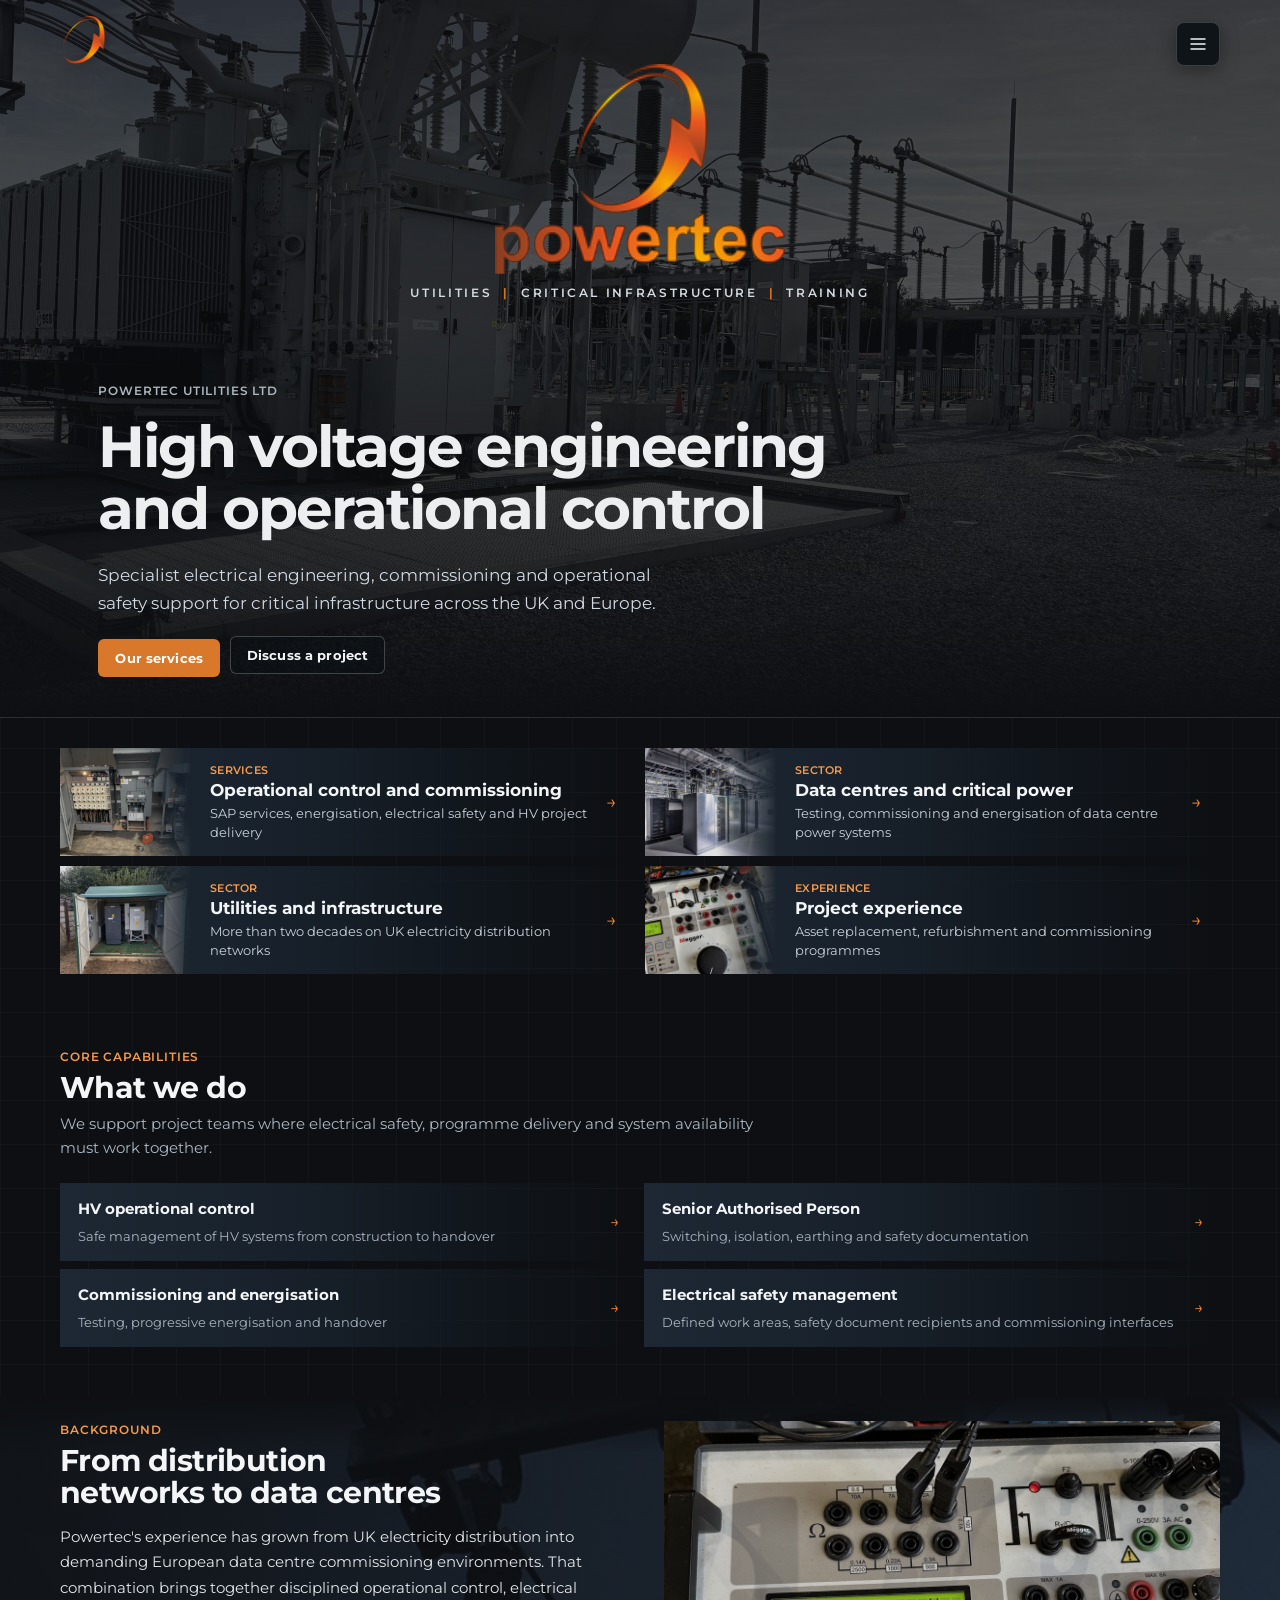
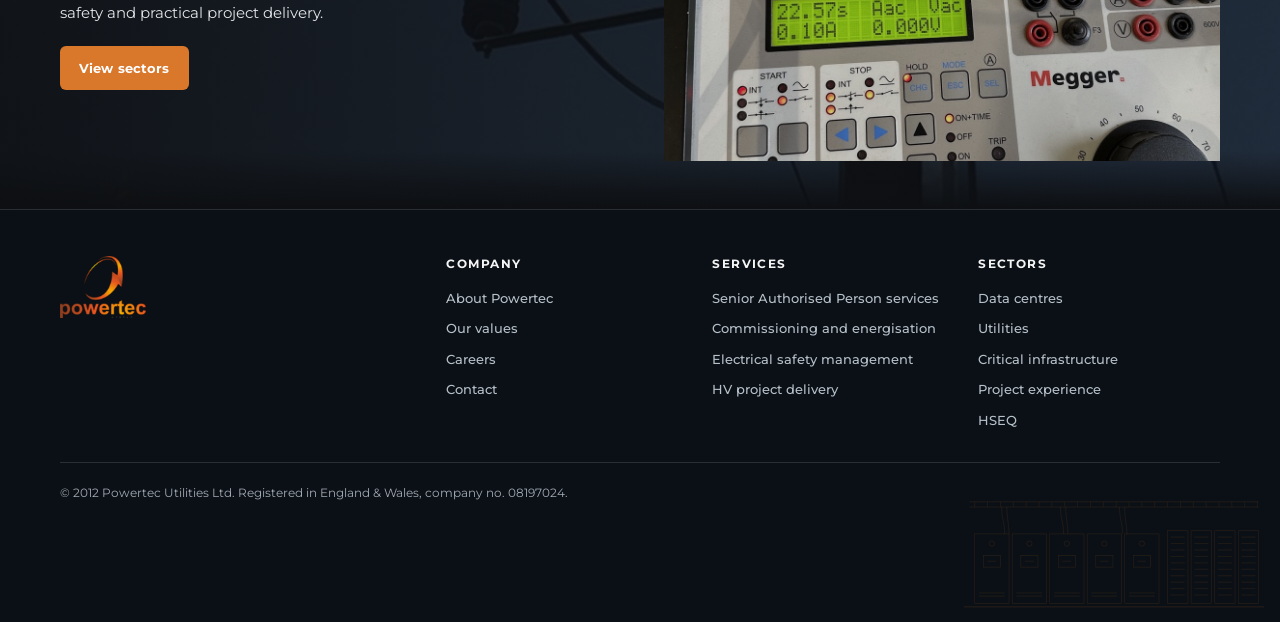
==== commit dc09331c: "Add files via upload" ====
--- a/index.html
+++ b/index.html
@@ -11,11 +11,11 @@
 <link href="https://fonts.googleapis.com" rel="preconnect"/>
 <link crossorigin="" href="https://fonts.gstatic.com" rel="preconnect"/>
 <link href="https://fonts.googleapis.com/css2?family=Montserrat:wght@400;500;600;700;800&amp;family=JetBrains+Mono:wght@500;700&amp;display=swap" rel="stylesheet"/>
-<link href="styles.css?v=3" rel="stylesheet"/>
+<link href="styles.css?v=4" rel="stylesheet"/>
 </head>
 <body class="biz" data-page="biz-index">
 <header class="site-head"><div class="wrap">
-<a aria-label="Powertec home page" class="site-mark" href="index.html"><img alt="Powertec" src="mark.png"/></a>
+<a aria-label="Powertec Utilities homepage" class="site-mark header-home" href="index.html"><img alt="Powertec Utilities" src="mark.png"/></a>
 <button aria-controls="menu" aria-expanded="false" aria-label="Open menu" class="menu-btn" id="openMenu"><svg fill="none" stroke="currentColor" stroke-width="2" viewbox="0 0 24 24"><path d="M3 6h18M3 12h18M3 18h18"></path></svg></button>
 </div></header>
 <div aria-label="Menu" class="menu" hidden="" id="menu" role="dialog">
@@ -25,8 +25,8 @@
 </div>
 <section class="hero home" style="--photo:url('powertec-entry-background.jpg')"><div class="wrap">
 <div aria-label="Powertec Utilities, Critical Infrastructure and Training" class="home-brand-intro">
-<img alt="Powertec" class="home-brand-logo" src="logo-stack.png"/>
-<div class="home-brand-services">UTILITIES  |  CRITICAL INFRASTRUCTURE  |  COMMISSIONING</div>
+<a aria-label="Powertec Utilities homepage" class="home-logo-link" href="index.html"><img alt="Powertec" class="home-brand-logo" src="logo-stack.png"/></a>
+<div class="home-brand-services">UTILITIES <span>|</span> CRITICAL INFRASTRUCTURE <span>|</span> TRAINING</div>
 </div>
 <div class="home-system-title">
 <div class="kicker">Powertec Utilities Ltd</div>
@@ -40,16 +40,11 @@
 <a class="launch" href="data-centres.html"><span aria-hidden="true" class="launch-img" style="background-image:url('dc-hall.jpg')"></span><span class="launch-copy"><span class="launch-tag">Sector</span><strong>Data centres and critical power</strong><span class="launch-desc">Testing, commissioning and energisation of data centre power systems</span></span><span aria-hidden="true" class="launch-arrow">→</span></a>
 <a class="launch" href="utilities.html"><span aria-hidden="true" class="launch-img" style="background-image:url('substation-01.jpg')"></span><span class="launch-copy"><span class="launch-tag">Sector</span><strong>Utilities and infrastructure</strong><span class="launch-desc">More than two decades on UK electricity distribution networks</span></span><span aria-hidden="true" class="launch-arrow">→</span></a>
 <a class="launch" href="projects.html"><span aria-hidden="true" class="launch-img" style="background-image:url('testing-04.jpg')"></span><span class="launch-copy"><span class="launch-tag">Experience</span><strong>Project experience</strong><span class="launch-desc">Asset replacement, refurbishment and commissioning programmes</span></span><span aria-hidden="true" class="launch-arrow">→</span></a>
-</div></div></section><section class="block"><div class="wrap"><div class="registers-intro"><div><div class="eyebrow">Core capabilities</div><h2>Technical services</h2><p>We support project teams where electrical safety, programme delivery and system availability must work together.</p></div></div><div class="dashboard-links registers-grid"><a href="services.html"><strong>HV operational control</strong><span>Safe management of HV systems from construction to handover</span><i>→</i></a><a href="services.html#sap"><strong>Senior Authorised Person</strong><span>Switching, isolation, earthing and safety documentation</span><i>→</i></a><a href="services.html#commissioning"><strong>Commissioning and energisation</strong><span>Testing, progressive energisation and handover</span><i>→</i></a><a href="services.html#safety"><strong>Electrical safety management</strong><span>Defined work areas, safety documentation and commissioning interfaces</span><i>→</i></a></div></div></section><section class="block bgfade-sec" data-bg="dno-n13.jpg,dno-p13.jpg,dno-p01.jpg,dno-n11.jpg,dno-p11.jpg"><div class="wrap"><div class="biz-split">
+</div></div></section><section class="block"><div class="wrap"><div class="registers-intro"><div><div class="eyebrow">Core capabilities</div><h2>What we do</h2><p>We support project teams where electrical safety, programme delivery and system availability must work together.</p></div></div><div class="dashboard-links registers-grid"><a href="services.html"><strong>HV operational control</strong><span>Safe management of HV systems from construction to handover</span><i>→</i></a><a href="services.html#sap"><strong>Senior Authorised Person</strong><span>Switching, isolation, earthing and safety documentation</span><i>→</i></a><a href="services.html#commissioning"><strong>Commissioning and energisation</strong><span>Testing, progressive energisation and handover</span><i>→</i></a><a href="services.html#safety"><strong>Electrical safety management</strong><span>Defined work areas, safety document recipients and commissioning interfaces</span><i>→</i></a></div></div></section><section class="block bgfade-sec" data-bg="dno-n13.jpg,dno-p13.jpg,dno-p01.jpg,dno-n11.jpg,dno-p11.jpg"><div class="wrap"><div class="biz-split">
 <div><div class="registers-intro"><div><div class="eyebrow">Background</div><h2>From distribution networks to data centres</h2></div></div>
 <div class="prose"><p>Powertec's experience has grown from UK electricity distribution into demanding European data centre commissioning environments. That combination brings together disciplined operational control, electrical safety and practical project delivery.</p></div>
 <a class="btn primary" href="sectors.html">View sectors</a></div>
-<figure class="photo-band biz-photo"><img alt="Relay test set connected for secondary injection testing" loading="lazy" src="testing-05.jpg"/></figure></div></div></section><section class="block bgfade-sec" data-bg="dno-m01.jpg,dno-n12.jpg,dno-m11.jpg,dno-p16.jpg,dno-p09.jpg"><div class="wrap"><div class="biz-split rev">
-<figure class="photo-band biz-photo"><img alt="Overhead line works" loading="lazy" src="overhead-01.jpg"/></figure>
-<div><div class="registers-intro"><div><div class="eyebrow">Our approach</div><h2>Operational approach</h2></div></div>
-<div class="prose"><p>Our work is grounded in practical high voltage operations, commissioning, project delivery and electrical safety, developed on live utility networks and now carried into European data centre projects.</p>
-<p>That combination means we understand both the engineering detail and the operational responsibility needed to move systems safely from construction through commissioning, energisation and handover.</p></div>
-<a class="btn primary" href="projects.html">View project experience</a></div></div></div></section></main>
+<figure class="photo-band biz-photo"><img alt="Relay test set connected for secondary injection testing" loading="lazy" src="testing-05.jpg"/></figure></div></div></section></main>
 <footer class="site-foot"><div class="wrap">
 <a aria-label="Powertec home page" class="foot-brand" href="index.html"><img alt="Powertec" src="logo-stack.png"/></a>
 <div class="foot-links">
@@ -59,6 +54,6 @@
 </div>
 <p class="foot-legal">© 2012 Powertec Utilities Ltd. Registered in England &amp; Wales, company no. 08197024.</p>
 </div></footer>
-<script src="site.js?v=3"></script>
+<script src="site.js?v=4"></script>
 </body>
 </html>
--- a/styles.css
+++ b/styles.css
@@ -1318,14 +1318,15 @@
 @media (max-width:760px){.bgfade::after{background:linear-gradient(180deg,#0D0F12 0%,rgba(13,15,18,.78) 12%,rgba(13,15,18,.82) 88%,#0D0F12 100%)}.bgfade-img.on{opacity:.3}}
 @media (prefers-reduced-motion:reduce){.bgfade-img{transition:none;transform:none}}
 
-/* Site-wide refinements: uniform fixed navigation over photographic backgrounds. */
-.site-head{position:fixed;top:0;left:0;right:0;z-index:40;pointer-events:none;background:transparent;}
-.site-head .wrap{pointer-events:none;}
-.site-head .site-mark,.site-head .lockup,.site-head .menu-btn{pointer-events:auto;}
-.site-head .site-mark img{display:block;width:58px;max-height:66px;object-fit:contain;}
-.menu-btn{backdrop-filter:blur(9px);-webkit-backdrop-filter:blur(9px);background:rgba(11,16,22,.86);}
-/* Restrained type sizes on prominent action panels. */
-.dashboard-links a strong,.launch-copy strong{font-size:clamp(16px,1.5vw,21px);line-height:1.3;}
-/* Improve contrast on procedural and supporting copy wherever present. */
-.prose p,.panel p,.field dd,.launch-desc,.dashboard-links a span{color:#E0E5E9;}
-@media(max-width:640px){.site-head .site-mark img{width:48px;}.site-head .wrap{padding-block:14px;}}
+/* Site-wide navigation: consistent fixed position over page imagery. */
+.site-head{position:fixed!important;top:0;left:0;right:0;z-index:40;pointer-events:none;background:transparent!important}
+.site-head .wrap{pointer-events:none;padding-block:16px!important;min-height:64px}
+.site-head .wrap > *{pointer-events:auto}
+.header-home{display:inline-flex;align-items:center;justify-content:center;min-width:44px;min-height:44px}
+.header-home img{width:48px;max-height:48px;object-fit:contain;display:block}
+.site-head .menu-btn{background:rgba(10,15,20,.88);backdrop-filter:blur(5px);-webkit-backdrop-filter:blur(5px)}
+.home-logo-link{display:inline-block}
+/* Readability and restrained typography. */
+.prose p,.panel p,.biz-split p{color:#e1e5e8}
+.btn.primary,.launch-tag,.eyebrow{letter-spacing:.025em}
+@media(max-width:640px){.site-head .wrap{padding-block:10px!important}.header-home img{width:40px}.site-head .menu-btn{width:48px;height:48px}}
